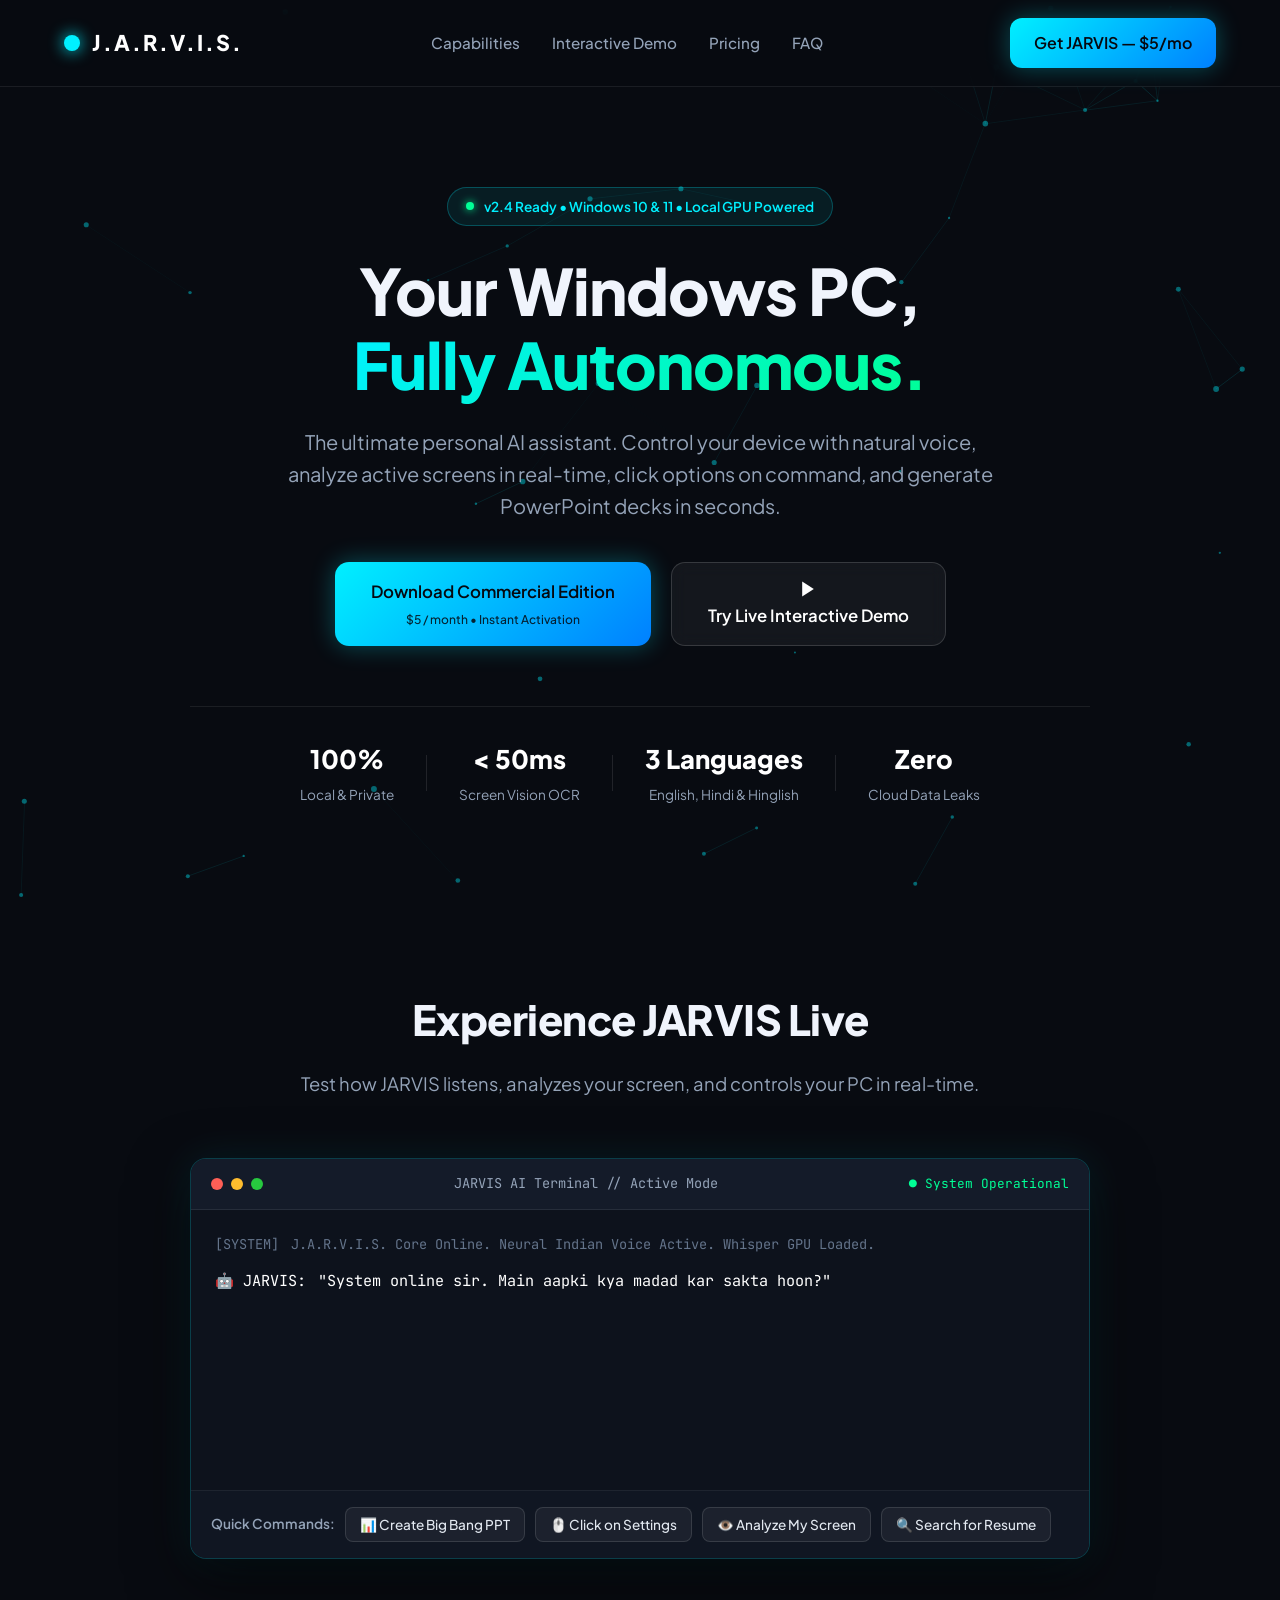
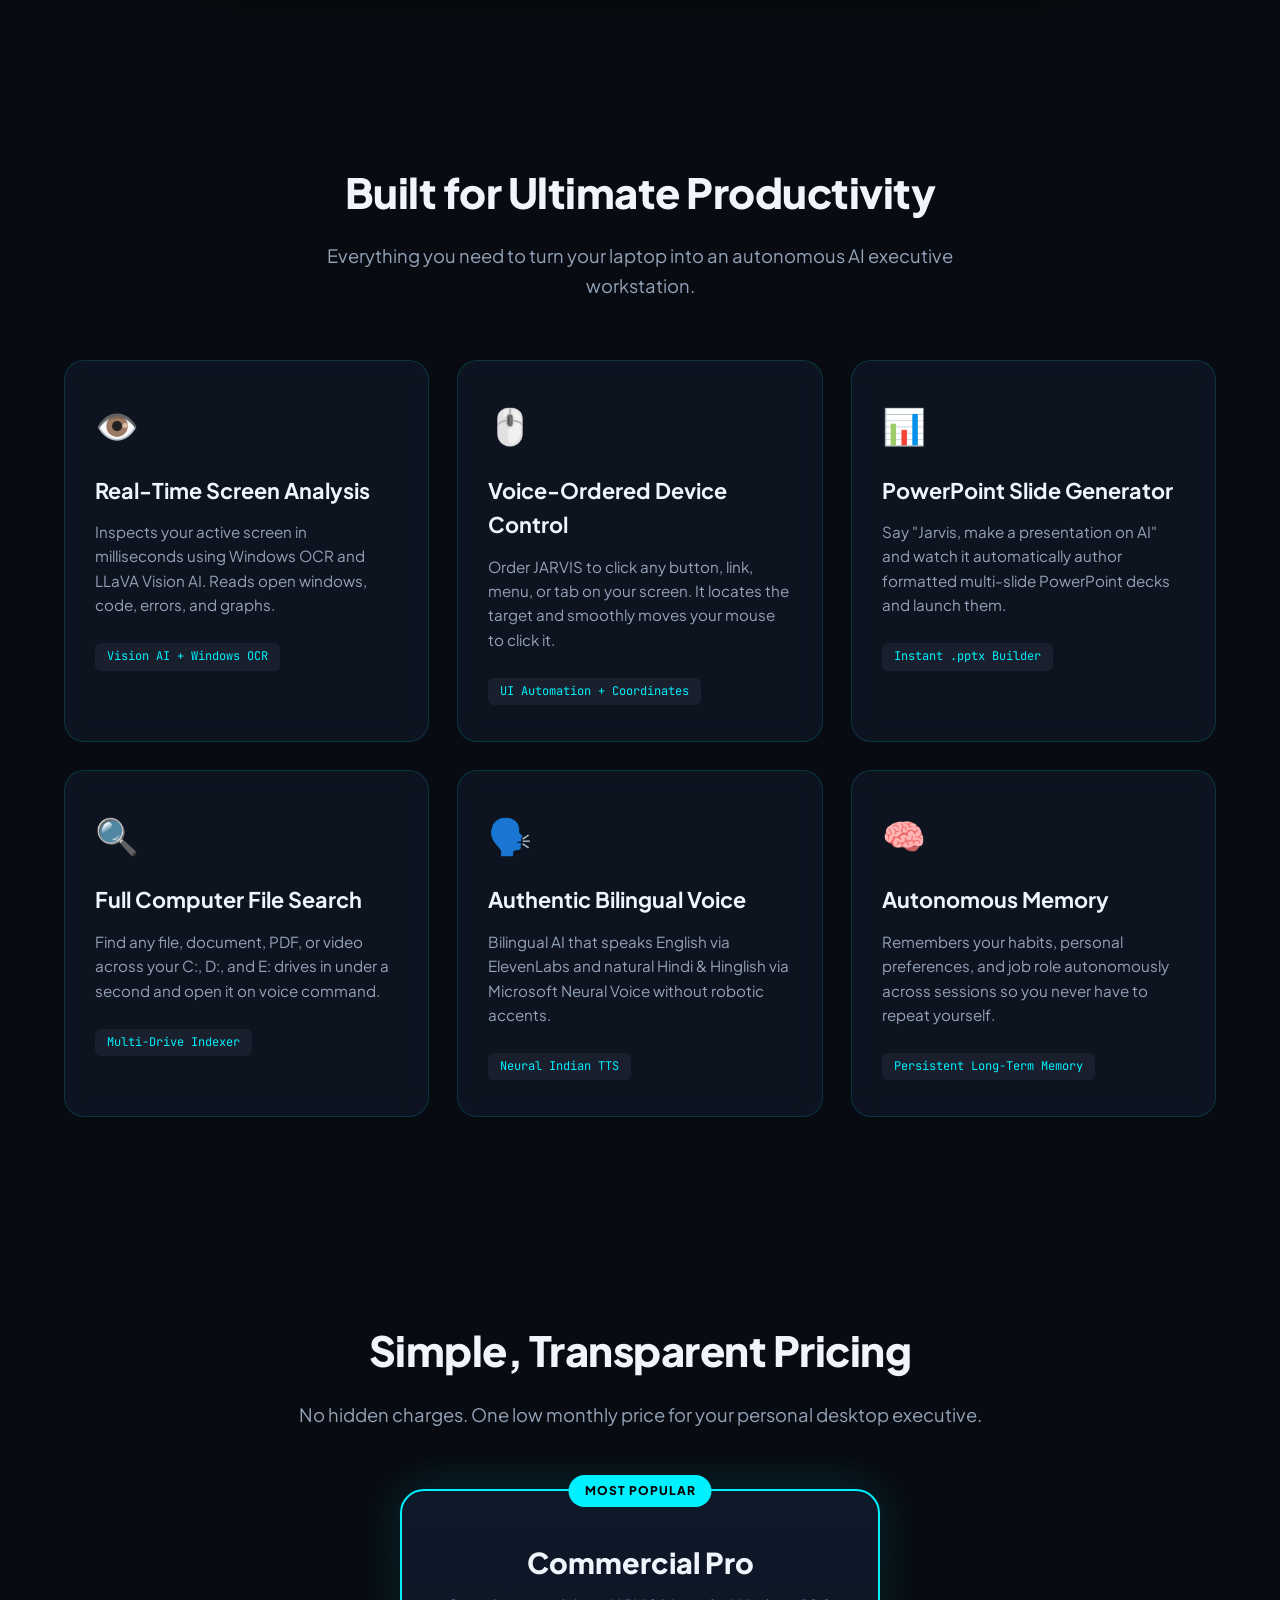
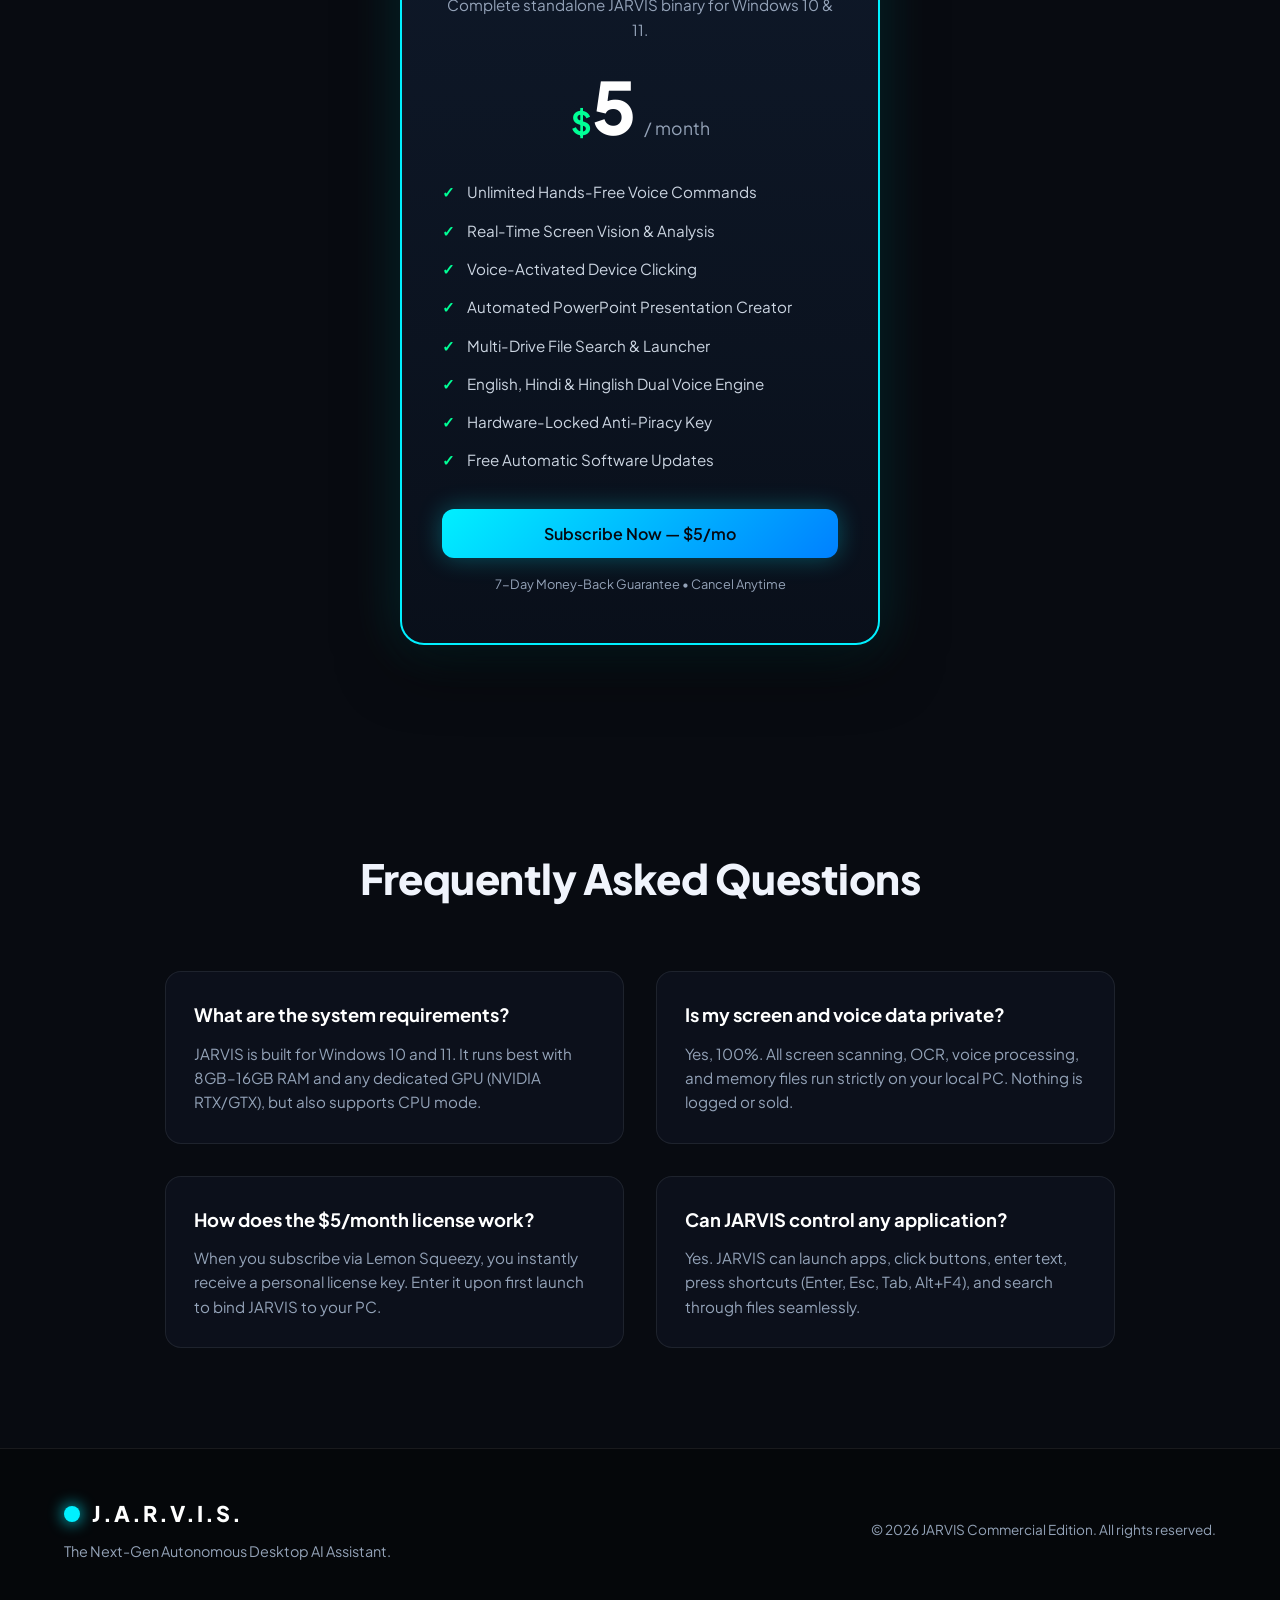
==== docs/index.html @ 5bc469c1 "Add modern commercial landing page with live interactive demo and GitHub Pages support" ====
<!DOCTYPE html>
<html lang="en">
<head>
  <meta charset="UTF-8">
  <meta name="viewport" content="width=device-width, initial-scale=1.0">
  <title>JARVIS — Autonomous AI Desktop Executive Assistant for Windows</title>
  <meta name="description" content="Control your PC with your voice, analyze your screen in real time, and create PowerPoint presentations on command. Powered by local GPU AI.">
  <link rel="preconnect" href="https://fonts.googleapis.com">
  <link rel="preconnect" href="https://fonts.gstatic.com" crossorigin>
  <link href="https://fonts.googleapis.com/css2?family=Plus+Jakarta+Sans:wght@300;400;500;600;700;800&family=JetBrains+Mono:wght@400;500;700&display=swap" rel="stylesheet">
  <link rel="stylesheet" href="styles.css">
</head>
<body>
  <!-- Cyber Background Canvas -->
  <canvas id="bg-canvas"></canvas>

  <!-- Navigation -->
  <nav class="navbar">
    <div class="nav-container">
      <div class="logo">
        <div class="logo-core"></div>
        <span>J.A.R.V.I.S.</span>
      </div>
      <div class="nav-links">
        <a href="#features">Capabilities</a>
        <a href="#demo">Interactive Demo</a>
        <a href="#pricing">Pricing</a>
        <a href="#faq">FAQ</a>
      </div>
      <div class="nav-action">
        <a href="#pricing" class="btn btn-primary">Get JARVIS — $5/mo</a>
      </div>
    </div>
  </nav>

  <!-- Hero Section -->
  <header class="hero">
    <div class="hero-container">
      <div class="pill-badge">
        <span class="pulsing-dot"></span>
        v2.4 Ready • Windows 10 & 11 • Local GPU Powered
      </div>
      <h1 class="hero-title">
        Your Windows PC,<br>
        <span class="gradient-text">Fully Autonomous.</span>
      </h1>
      <p class="hero-subtitle">
        The ultimate personal AI assistant. Control your device with natural voice, analyze active screens in real-time, click options on command, and generate PowerPoint decks in seconds.
      </p>

      <div class="hero-cta">
        <a href="#pricing" class="btn btn-primary btn-lg">
          <span>Download Commercial Edition</span>
          <span class="btn-subtext">$5 / month • Instant Activation</span>
        </a>
        <a href="#demo" class="btn btn-secondary btn-lg">
          <svg width="20" height="20" viewBox="0 0 24 24" fill="currentColor">
            <polygon points="5 3 19 12 5 21 5 3"></polygon>
          </svg>
          Try Live Interactive Demo
        </a>
      </div>

      <!-- Trust Badges -->
      <div class="hero-stats">
        <div class="stat-item">
          <span class="stat-val">100%</span>
          <span class="stat-label">Local & Private</span>
        </div>
        <div class="stat-divider"></div>
        <div class="stat-item">
          <span class="stat-val">&lt; 50ms</span>
          <span class="stat-label">Screen Vision OCR</span>
        </div>
        <div class="stat-divider"></div>
        <div class="stat-item">
          <span class="stat-val">3 Languages</span>
          <span class="stat-label">English, Hindi & Hinglish</span>
        </div>
        <div class="stat-divider"></div>
        <div class="stat-item">
          <span class="stat-val">Zero</span>
          <span class="stat-label">Cloud Data Leaks</span>
        </div>
      </div>
    </div>
  </header>

  <!-- Live Simulated Playground Section -->
  <section id="demo" class="playground-section">
    <div class="section-container">
      <div class="section-header">
        <h2 class="section-title">Experience JARVIS Live</h2>
        <p class="section-subtitle">Test how JARVIS listens, analyzes your screen, and controls your PC in real-time.</p>
      </div>

      <div class="terminal-window">
        <div class="terminal-bar">
          <div class="terminal-dots">
            <span class="dot red"></span>
            <span class="dot yellow"></span>
            <span class="dot green"></span>
          </div>
          <div class="terminal-title">JARVIS AI Terminal // Active Mode</div>
          <div class="terminal-status">● System Operational</div>
        </div>

        <div class="terminal-body" id="terminal-body">
          <div class="log-row sys">
            <span class="time">[SYSTEM]</span>
            <span>J.A.R.V.I.S. Core Online. Neural Indian Voice Active. Whisper GPU Loaded.</span>
          </div>
          <div class="log-row bot">
            <span class="prefix">🤖 JARVIS:</span>
            <span>"System online sir. Main aapki kya madad kar sakta hoon?"</span>
          </div>
        </div>

        <div class="terminal-presets">
          <span class="presets-label">Quick Commands:</span>
          <button class="preset-pill" onclick="simulateCommand('create_ppt')">📊 Create Big Bang PPT</button>
          <button class="preset-pill" onclick="simulateCommand('click_settings')">🖱️ Click on Settings</button>
          <button class="preset-pill" onclick="simulateCommand('analyze_screen')">👁️ Analyze My Screen</button>
          <button class="preset-pill" onclick="simulateCommand('find_files')">🔍 Search for Resume</button>
        </div>
      </div>
    </div>
  </section>

  <!-- Features Grid -->
  <section id="features" class="features-section">
    <div class="section-container">
      <div class="section-header">
        <h2 class="section-title">Built for Ultimate Productivity</h2>
        <p class="section-subtitle">Everything you need to turn your laptop into an autonomous AI executive workstation.</p>
      </div>

      <div class="features-grid">
        <!-- Feature 1 -->
        <div class="feature-card">
          <div class="feature-icon">👁️</div>
          <h3>Real-Time Screen Analysis</h3>
          <p>Inspects your active screen in milliseconds using Windows OCR and LLaVA Vision AI. Reads open windows, code, errors, and graphs.</p>
          <div class="feature-tag">Vision AI + Windows OCR</div>
        </div>

        <!-- Feature 2 -->
        <div class="feature-card">
          <div class="feature-icon">🖱️</div>
          <h3>Voice-Ordered Device Control</h3>
          <p>Order JARVIS to click any button, link, menu, or tab on your screen. It locates the target and smoothly moves your mouse to click it.</p>
          <div class="feature-tag">UI Automation + Coordinates</div>
        </div>

        <!-- Feature 3 -->
        <div class="feature-card">
          <div class="feature-icon">📊</div>
          <h3>PowerPoint Slide Generator</h3>
          <p>Say "Jarvis, make a presentation on AI" and watch it automatically author formatted multi-slide PowerPoint decks and launch them.</p>
          <div class="feature-tag">Instant .pptx Builder</div>
        </div>

        <!-- Feature 4 -->
        <div class="feature-card">
          <div class="feature-icon">🔍</div>
          <h3>Full Computer File Search</h3>
          <p>Find any file, document, PDF, or video across your C:, D:, and E: drives in under a second and open it on voice command.</p>
          <div class="feature-tag">Multi-Drive Indexer</div>
        </div>

        <!-- Feature 5 -->
        <div class="feature-card">
          <div class="feature-icon">🗣️</div>
          <h3>Authentic Bilingual Voice</h3>
          <p>Bilingual AI that speaks English via ElevenLabs and natural Hindi & Hinglish via Microsoft Neural Voice without robotic accents.</p>
          <div class="feature-tag">Neural Indian TTS</div>
        </div>

        <!-- Feature 6 -->
        <div class="feature-card">
          <div class="feature-icon">🧠</div>
          <h3>Autonomous Memory</h3>
          <p>Remembers your habits, personal preferences, and job role autonomously across sessions so you never have to repeat yourself.</p>
          <div class="feature-tag">Persistent Long-Term Memory</div>
        </div>
      </div>
    </div>
  </section>

  <!-- Pricing Section -->
  <section id="pricing" class="pricing-section">
    <div class="section-container">
      <div class="section-header">
        <h2 class="section-title">Simple, Transparent Pricing</h2>
        <p class="section-subtitle">No hidden charges. One low monthly price for your personal desktop executive.</p>
      </div>

      <div class="pricing-card-wrapper">
        <div class="pricing-card featured">
          <div class="pricing-badge">MOST POPULAR</div>
          <h3 class="plan-name">Commercial Pro</h3>
          <p class="plan-desc">Complete standalone JARVIS binary for Windows 10 & 11.</p>
          
          <div class="plan-price">
            <span class="currency">$</span>
            <span class="amount">5</span>
            <span class="period">/ month</span>
          </div>

          <ul class="plan-features">
            <li><span>✓</span> Unlimited Hands-Free Voice Commands</li>
            <li><span>✓</span> Real-Time Screen Vision & Analysis</li>
            <li><span>✓</span> Voice-Activated Device Clicking</li>
            <li><span>✓</span> Automated PowerPoint Presentation Creator</li>
            <li><span>✓</span> Multi-Drive File Search & Launcher</li>
            <li><span>✓</span> English, Hindi & Hinglish Dual Voice Engine</li>
            <li><span>✓</span> Hardware-Locked Anti-Piracy Key</li>
            <li><span>✓</span> Free Automatic Software Updates</li>
          </ul>

          <a href="https://yourstore.lemonsqueezy.com" class="btn btn-primary btn-block">
            Subscribe Now — $5/mo
          </a>
          <p class="money-back">7-Day Money-Back Guarantee • Cancel Anytime</p>
        </div>
      </div>
    </div>
  </section>

  <!-- FAQ Section -->
  <section id="faq" class="faq-section">
    <div class="section-container">
      <div class="section-header">
        <h2 class="section-title">Frequently Asked Questions</h2>
      </div>

      <div class="faq-grid">
        <div class="faq-item">
          <h4>What are the system requirements?</h4>
          <p>JARVIS is built for Windows 10 and 11. It runs best with 8GB–16GB RAM and any dedicated GPU (NVIDIA RTX/GTX), but also supports CPU mode.</p>
        </div>
        <div class="faq-item">
          <h4>Is my screen and voice data private?</h4>
          <p>Yes, 100%. All screen scanning, OCR, voice processing, and memory files run strictly on your local PC. Nothing is logged or sold.</p>
        </div>
        <div class="faq-item">
          <h4>How does the $5/month license work?</h4>
          <p>When you subscribe via Lemon Squeezy, you instantly receive a personal license key. Enter it upon first launch to bind JARVIS to your PC.</p>
        </div>
        <div class="faq-item">
          <h4>Can JARVIS control any application?</h4>
          <p>Yes. JARVIS can launch apps, click buttons, enter text, press shortcuts (Enter, Esc, Tab, Alt+F4), and search through files seamlessly.</p>
        </div>
      </div>
    </div>
  </section>

  <!-- Footer -->
  <footer class="footer">
    <div class="footer-container">
      <div class="footer-brand">
        <div class="logo">
          <div class="logo-core"></div>
          <span>J.A.R.V.I.S.</span>
        </div>
        <p>The Next-Gen Autonomous Desktop AI Assistant.</p>
      </div>
      <div class="footer-copy">
        © 2026 JARVIS Commercial Edition. All rights reserved.
      </div>
    </div>
  </footer>

  <script src="app.js"></script>
</body>
</html>
---- docs/styles.css ----
:root {
  --bg-dark: #080b11;
  --bg-card: rgba(16, 23, 38, 0.75);
  --bg-card-border: rgba(0, 240, 255, 0.15);
  --cyan: #00f0ff;
  --cyan-glow: rgba(0, 240, 255, 0.35);
  --blue: #0080ff;
  --green: #00ff96;
  --text-main: #f0f4fc;
  --text-muted: #94a3b8;
  --font-main: 'Plus Jakarta Sans', -apple-system, sans-serif;
  --font-code: 'JetBrains Mono', monospace;
}

* {
  box-sizing: border-box;
  margin: 0;
  padding: 0;
}

html {
  scroll-behavior: smooth;
}

body {
  background-color: var(--bg-dark);
  color: var(--text-main);
  font-family: var(--font-main);
  line-height: 1.6;
  overflow-x: hidden;
  position: relative;
}

#bg-canvas {
  position: fixed;
  top: 0;
  left: 0;
  width: 100vw;
  height: 100vh;
  z-index: -1;
  pointer-events: none;
}

/* Navbar */
.navbar {
  position: sticky;
  top: 0;
  z-index: 100;
  backdrop-filter: blur(16px);
  background: rgba(8, 11, 17, 0.85);
  border-bottom: 1px solid rgba(255, 255, 255, 0.08);
  padding: 18px 0;
}

.nav-container {
  max-width: 1200px;
  margin: 0 auto;
  padding: 0 24px;
  display: flex;
  align-items: center;
  justify-content: space-between;
}

.logo {
  display: flex;
  align-items: center;
  gap: 12px;
  font-weight: 800;
  font-size: 1.35rem;
  letter-spacing: 2px;
  color: #fff;
}

.logo-core {
  width: 16px;
  height: 16px;
  border-radius: 50%;
  background: var(--cyan);
  box-shadow: 0 0 16px var(--cyan);
  animation: pulse 2s infinite ease-in-out;
}

@keyframes pulse {
  0%, 100% { transform: scale(1); opacity: 0.85; }
  50% { transform: scale(1.3); opacity: 1; box-shadow: 0 0 24px var(--cyan); }
}

.nav-links {
  display: flex;
  gap: 32px;
}

.nav-links a {
  color: var(--text-muted);
  text-decoration: none;
  font-size: 0.95rem;
  font-weight: 500;
  transition: color 0.2s;
}

.nav-links a:hover {
  color: var(--cyan);
}

/* Buttons */
.btn {
  display: inline-flex;
  flex-direction: column;
  align-items: center;
  justify-content: center;
  gap: 4px;
  padding: 12px 24px;
  border-radius: 12px;
  font-weight: 600;
  text-decoration: none;
  cursor: pointer;
  transition: all 0.25s ease;
  border: none;
}

.btn-primary {
  background: linear-gradient(135deg, #00f0ff, #0080ff);
  color: #060910;
  box-shadow: 0 0 24px rgba(0, 240, 255, 0.3);
}

.btn-primary:hover {
  transform: translateY(-2px);
  box-shadow: 0 0 36px rgba(0, 240, 255, 0.5);
}

.btn-secondary {
  background: rgba(255, 255, 255, 0.05);
  color: #fff;
  border: 1px solid rgba(255, 255, 255, 0.15);
  backdrop-filter: blur(8px);
}

.btn-secondary:hover {
  background: rgba(255, 255, 255, 0.1);
  border-color: var(--cyan);
  color: var(--cyan);
}

.btn-lg {
  padding: 16px 36px;
  font-size: 1.05rem;
  border-radius: 14px;
}

.btn-subtext {
  font-size: 0.75rem;
  font-weight: 500;
  opacity: 0.85;
}

.btn-block {
  width: 100%;
}

/* Hero */
.hero {
  padding: 100px 24px 80px;
  text-align: center;
  position: relative;
}

.hero-container {
  max-width: 900px;
  margin: 0 auto;
}

.pill-badge {
  display: inline-flex;
  align-items: center;
  gap: 10px;
  padding: 8px 18px;
  background: rgba(0, 240, 255, 0.08);
  border: 1px solid rgba(0, 240, 255, 0.25);
  border-radius: 100px;
  font-size: 0.85rem;
  font-weight: 600;
  color: var(--cyan);
  margin-bottom: 28px;
}

.pulsing-dot {
  width: 8px;
  height: 8px;
  background: var(--green);
  border-radius: 50%;
  box-shadow: 0 0 8px var(--green);
}

.hero-title {
  font-size: 4rem;
  font-weight: 800;
  line-height: 1.15;
  letter-spacing: -1px;
  margin-bottom: 24px;
}

.gradient-text {
  background: linear-gradient(135deg, #00f0ff, #00ff96);
  -webkit-background-clip: text;
  -webkit-text-fill-color: transparent;
}

.hero-subtitle {
  font-size: 1.25rem;
  color: var(--text-muted);
  max-width: 720px;
  margin: 0 auto 40px;
}

.hero-cta {
  display: flex;
  justify-content: center;
  gap: 20px;
  margin-bottom: 60px;
  flex-wrap: wrap;
}

.hero-stats {
  display: flex;
  justify-content: center;
  align-items: center;
  gap: 32px;
  padding-top: 32px;
  border-top: 1px solid rgba(255, 255, 255, 0.08);
  flex-wrap: wrap;
}

.stat-item {
  display: flex;
  flex-direction: column;
  gap: 4px;
}

.stat-val {
  font-size: 1.6rem;
  font-weight: 800;
  color: #fff;
}

.stat-label {
  font-size: 0.85rem;
  color: var(--text-muted);
}

.stat-divider {
  width: 1px;
  height: 36px;
  background: rgba(255, 255, 255, 0.1);
}

/* Section Common */
.section-container {
  max-width: 1200px;
  margin: 0 auto;
  padding: 100px 24px;
}

.section-header {
  text-align: center;
  max-width: 700px;
  margin: 0 auto 60px;
}

.section-title {
  font-size: 2.6rem;
  font-weight: 800;
  margin-bottom: 16px;
  letter-spacing: -0.5px;
}

.section-subtitle {
  color: var(--text-muted);
  font-size: 1.15rem;
}

/* Terminal Playground */
.terminal-window {
  background: #0d121c;
  border: 1px solid rgba(0, 240, 255, 0.2);
  border-radius: 16px;
  overflow: hidden;
  box-shadow: 0 20px 60px rgba(0, 0, 0, 0.6), 0 0 40px rgba(0, 240, 255, 0.1);
  max-width: 900px;
  margin: 0 auto;
}

.terminal-bar {
  background: #141b29;
  padding: 14px 20px;
  display: flex;
  align-items: center;
  justify-content: space-between;
  border-bottom: 1px solid rgba(255, 255, 255, 0.08);
}

.terminal-dots {
  display: flex;
  gap: 8px;
}

.dot {
  width: 12px;
  height: 12px;
  border-radius: 50%;
}
.dot.red { background: #ff5f56; }
.dot.yellow { background: #ffbd2e; }
.dot.green { background: #27c93f; }

.terminal-title {
  font-family: var(--font-code);
  font-size: 0.85rem;
  color: var(--text-muted);
}

.terminal-status {
  font-family: var(--font-code);
  font-size: 0.8rem;
  color: var(--green);
}

.terminal-body {
  padding: 24px;
  min-height: 280px;
  max-height: 380px;
  overflow-y: auto;
  font-family: var(--font-code);
  font-size: 0.95rem;
  display: flex;
  flex-direction: column;
  gap: 16px;
}

.log-row {
  display: flex;
  gap: 12px;
  line-height: 1.5;
}

.log-row.sys {
  color: #64748b;
  font-size: 0.85rem;
}

.log-row.user {
  color: var(--cyan);
}

.log-row.bot {
  color: #fff;
}

.log-row.action {
  color: #fbbf24;
}

.terminal-presets {
  background: #101622;
  padding: 16px 20px;
  border-top: 1px solid rgba(255, 255, 255, 0.06);
  display: flex;
  align-items: center;
  gap: 10px;
  flex-wrap: wrap;
}

.presets-label {
  font-size: 0.85rem;
  color: var(--text-muted);
  font-weight: 600;
}

.preset-pill {
  background: rgba(255, 255, 255, 0.05);
  border: 1px solid rgba(255, 255, 255, 0.12);
  color: #e2e8f0;
  padding: 8px 14px;
  border-radius: 8px;
  font-size: 0.85rem;
  cursor: pointer;
  transition: all 0.2s;
  font-family: var(--font-main);
  font-weight: 500;
}

.preset-pill:hover {
  background: rgba(0, 240, 255, 0.12);
  border-color: var(--cyan);
  color: var(--cyan);
}

/* Features Grid */
.features-grid {
  display: grid;
  grid-template-columns: repeat(auto-fit, minmax(340px, 1fr));
  gap: 28px;
}

.feature-card {
  background: var(--bg-card);
  border: 1px solid var(--bg-card-border);
  padding: 36px 30px;
  border-radius: 20px;
  backdrop-filter: blur(12px);
  transition: transform 0.25s, border-color 0.25s, box-shadow 0.25s;
}

.feature-card:hover {
  transform: translateY(-6px);
  border-color: var(--cyan);
  box-shadow: 0 12px 40px rgba(0, 240, 255, 0.15);
}

.feature-icon {
  font-size: 2.2rem;
  margin-bottom: 20px;
}

.feature-card h3 {
  font-size: 1.35rem;
  font-weight: 700;
  margin-bottom: 12px;
}

.feature-card p {
  color: var(--text-muted);
  font-size: 0.95rem;
  margin-bottom: 24px;
}

.feature-tag {
  display: inline-block;
  padding: 4px 12px;
  border-radius: 6px;
  background: rgba(255, 255, 255, 0.05);
  font-family: var(--font-code);
  font-size: 0.75rem;
  color: var(--cyan);
}

/* Pricing Card */
.pricing-card-wrapper {
  max-width: 480px;
  margin: 0 auto;
}

.pricing-card {
  background: linear-gradient(180deg, rgba(16, 26, 44, 0.9), rgba(10, 16, 28, 0.9));
  border: 2px solid var(--cyan);
  border-radius: 24px;
  padding: 48px 40px;
  position: relative;
  box-shadow: 0 20px 60px rgba(0, 0, 0, 0.6), 0 0 50px rgba(0, 240, 255, 0.2);
  text-align: center;
}

.pricing-badge {
  position: absolute;
  top: -16px;
  left: 50%;
  transform: translateX(-50%);
  background: var(--cyan);
  color: #000;
  font-weight: 800;
  font-size: 0.75rem;
  padding: 6px 16px;
  border-radius: 100px;
  letter-spacing: 1px;
}

.plan-name {
  font-size: 1.8rem;
  font-weight: 800;
  margin-bottom: 8px;
}

.plan-desc {
  color: var(--text-muted);
  font-size: 0.95rem;
  margin-bottom: 28px;
}

.plan-price {
  display: flex;
  align-items: baseline;
  justify-content: center;
  margin-bottom: 32px;
}

.plan-price .currency {
  font-size: 2rem;
  font-weight: 700;
  color: var(--green);
}

.plan-price .amount {
  font-size: 4.5rem;
  font-weight: 800;
  color: #fff;
  line-height: 1;
}

.plan-price .period {
  font-size: 1.1rem;
  color: var(--text-muted);
  margin-left: 8px;
}

.plan-features {
  list-style: none;
  text-align: left;
  margin-bottom: 36px;
  display: flex;
  flex-direction: column;
  gap: 14px;
}

.plan-features li {
  display: flex;
  align-items: center;
  gap: 12px;
  font-size: 0.95rem;
  color: #cbd5e1;
}

.plan-features li span {
  color: var(--green);
  font-weight: 800;
}

.money-back {
  font-size: 0.8rem;
  color: var(--text-muted);
  margin-top: 16px;
}

/* FAQ */
.faq-grid {
  display: grid;
  grid-template-columns: repeat(auto-fit, minmax(400px, 1fr));
  gap: 32px;
  max-width: 950px;
  margin: 0 auto;
}

.faq-item {
  background: rgba(16, 23, 38, 0.5);
  border: 1px solid rgba(255, 255, 255, 0.08);
  padding: 28px;
  border-radius: 16px;
}

.faq-item h4 {
  font-size: 1.15rem;
  margin-bottom: 12px;
  color: #fff;
}

.faq-item p {
  color: var(--text-muted);
  font-size: 0.95rem;
}

/* Footer */
.footer {
  border-top: 1px solid rgba(255, 255, 255, 0.08);
  padding: 48px 0;
  background: #05070a;
}

.footer-container {
  max-width: 1200px;
  margin: 0 auto;
  padding: 0 24px;
  display: flex;
  align-items: center;
  justify-content: space-between;
  flex-wrap: wrap;
  gap: 24px;
}

.footer-brand p {
  color: var(--text-muted);
  font-size: 0.9rem;
  margin-top: 8px;
}

.footer-copy {
  color: var(--text-muted);
  font-size: 0.85rem;
}

@media (max-width: 768px) {
  .hero-title { font-size: 2.8rem; }
  .nav-links { display: none; }
  .features-grid { grid-template-columns: 1fr; }
  .faq-grid { grid-template-columns: 1fr; }
}
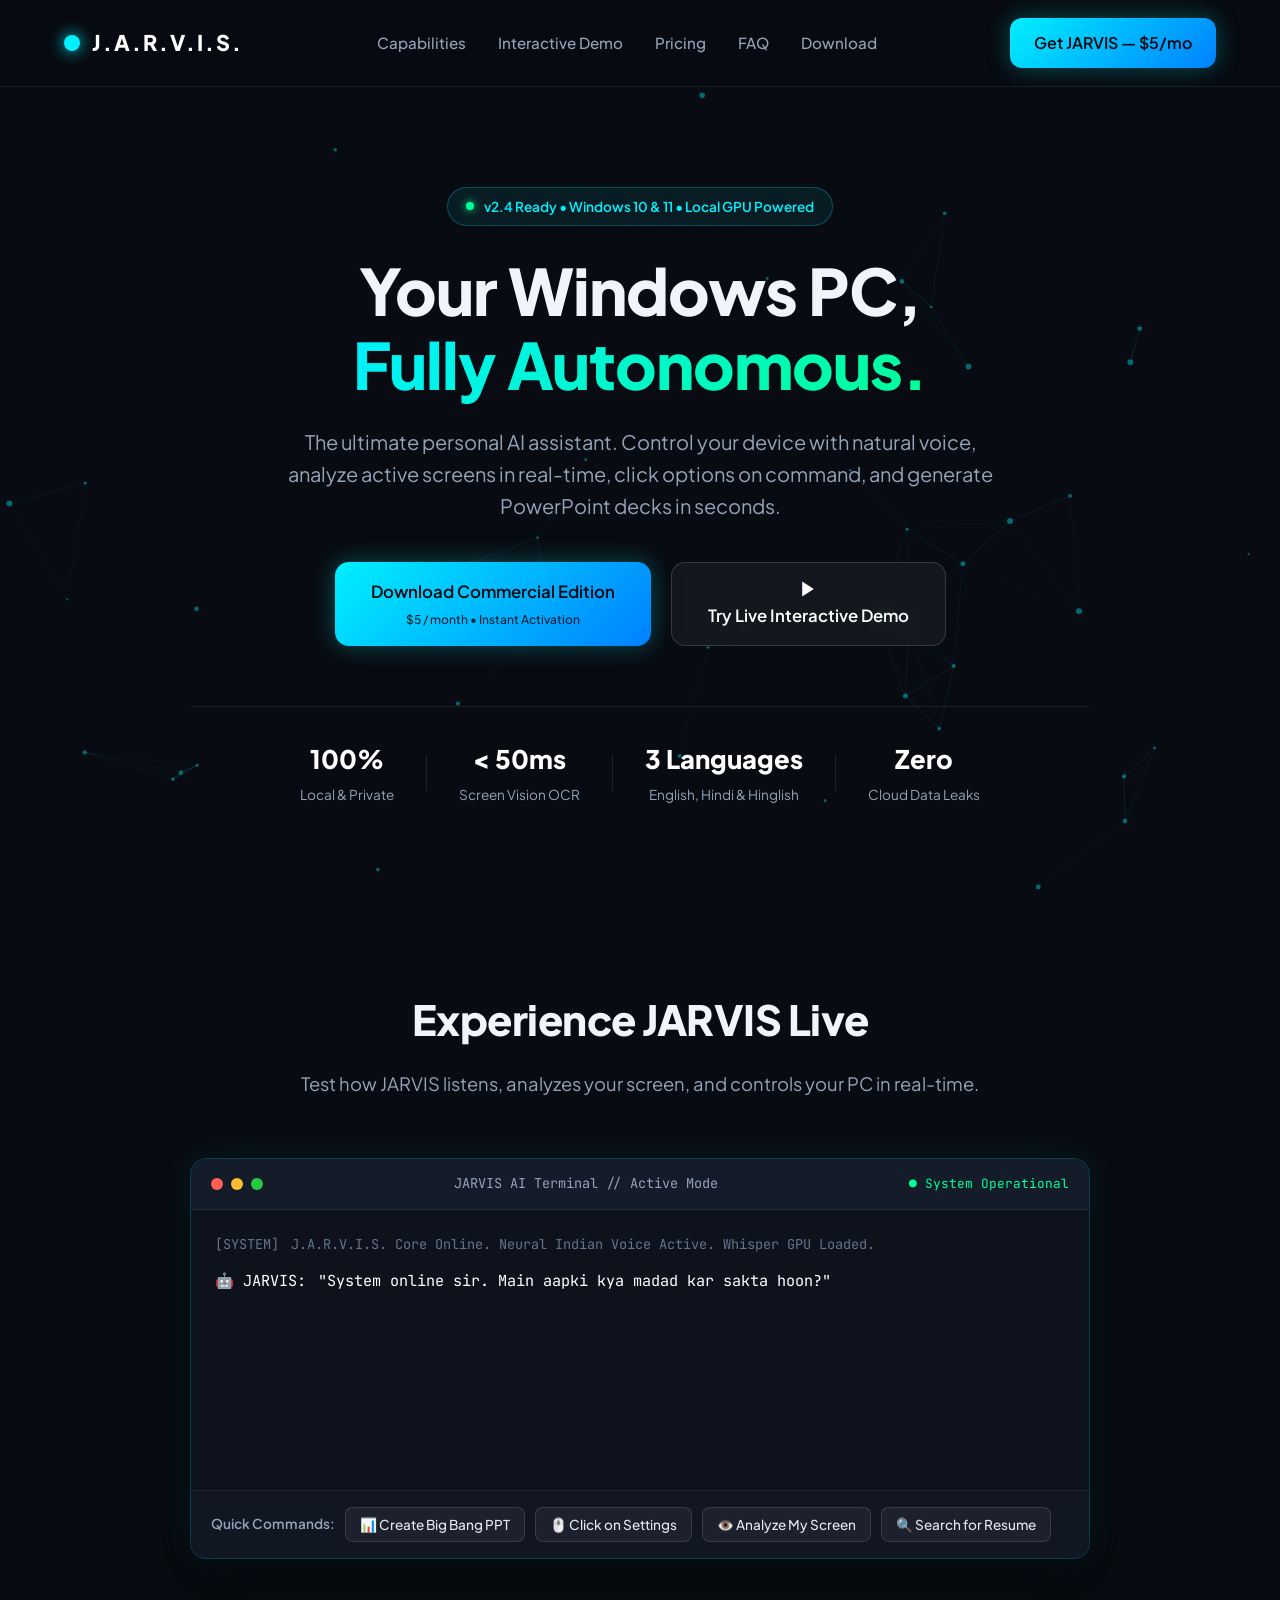
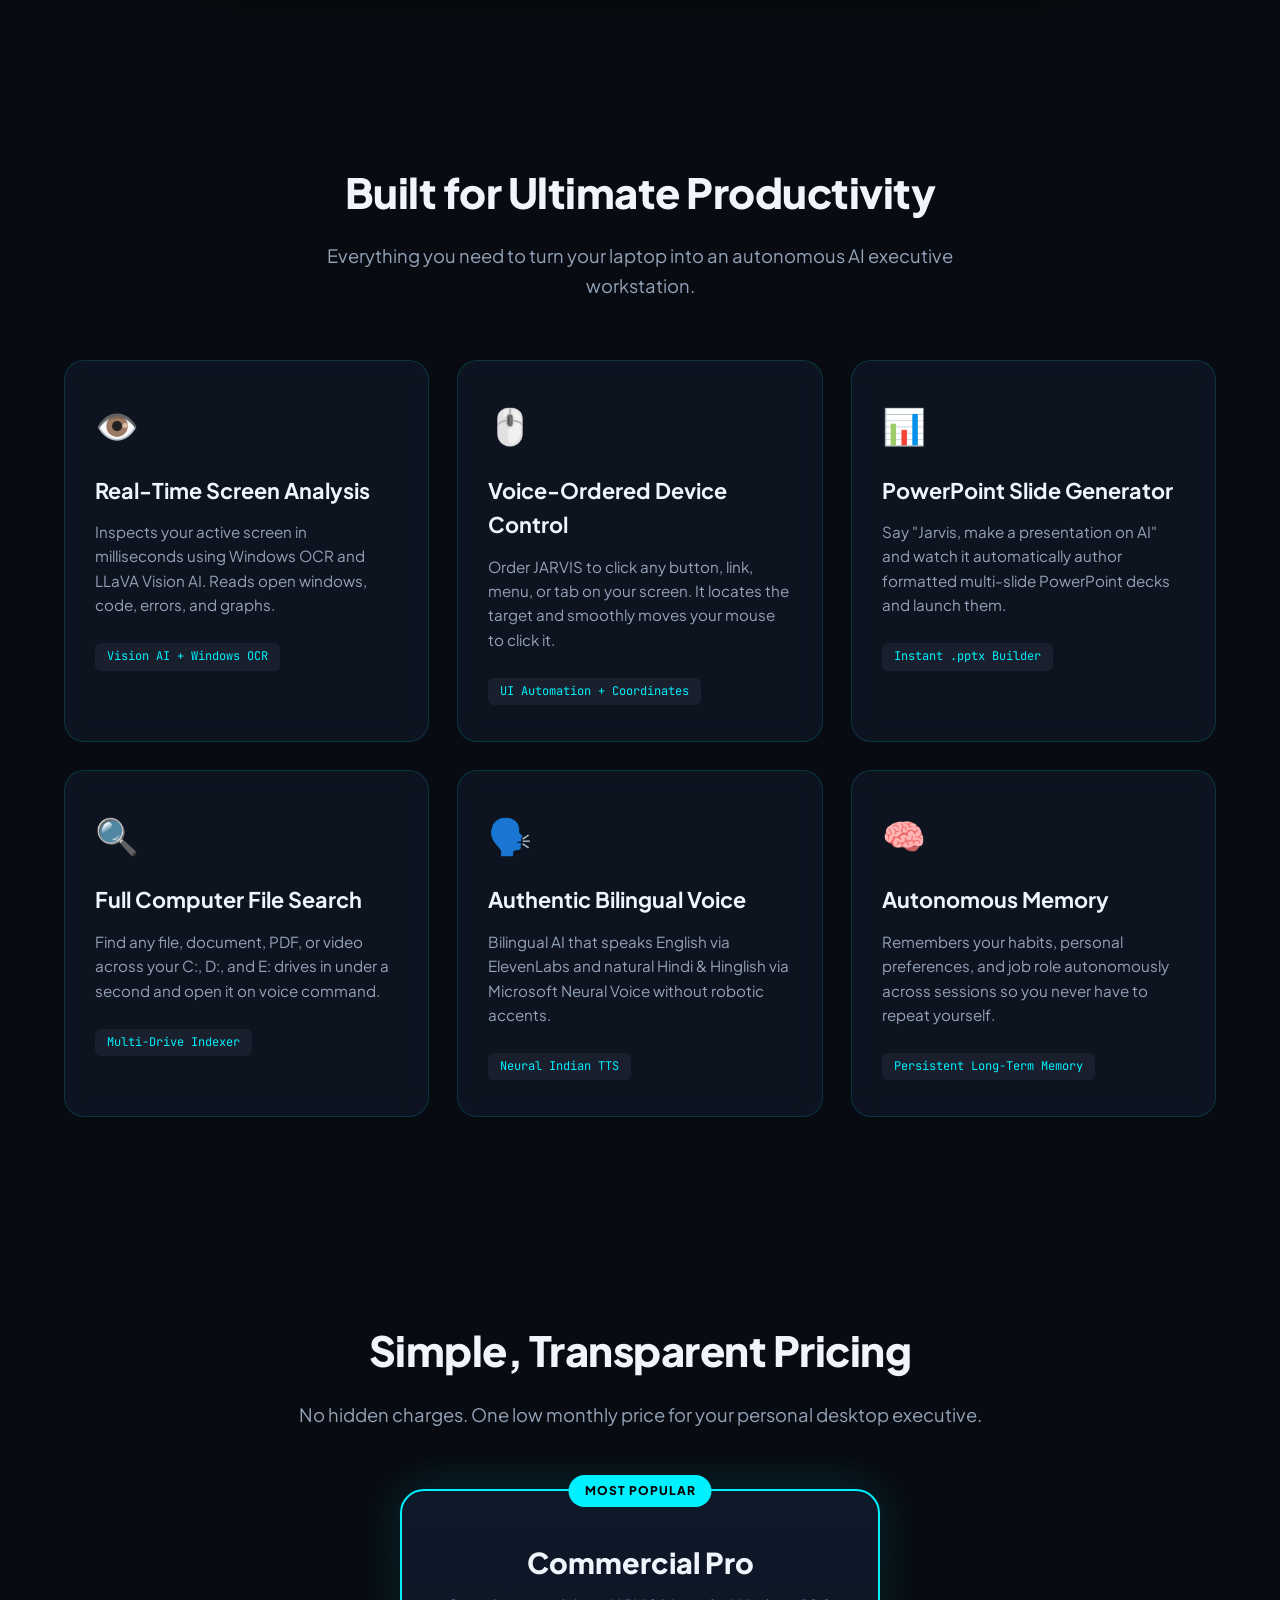
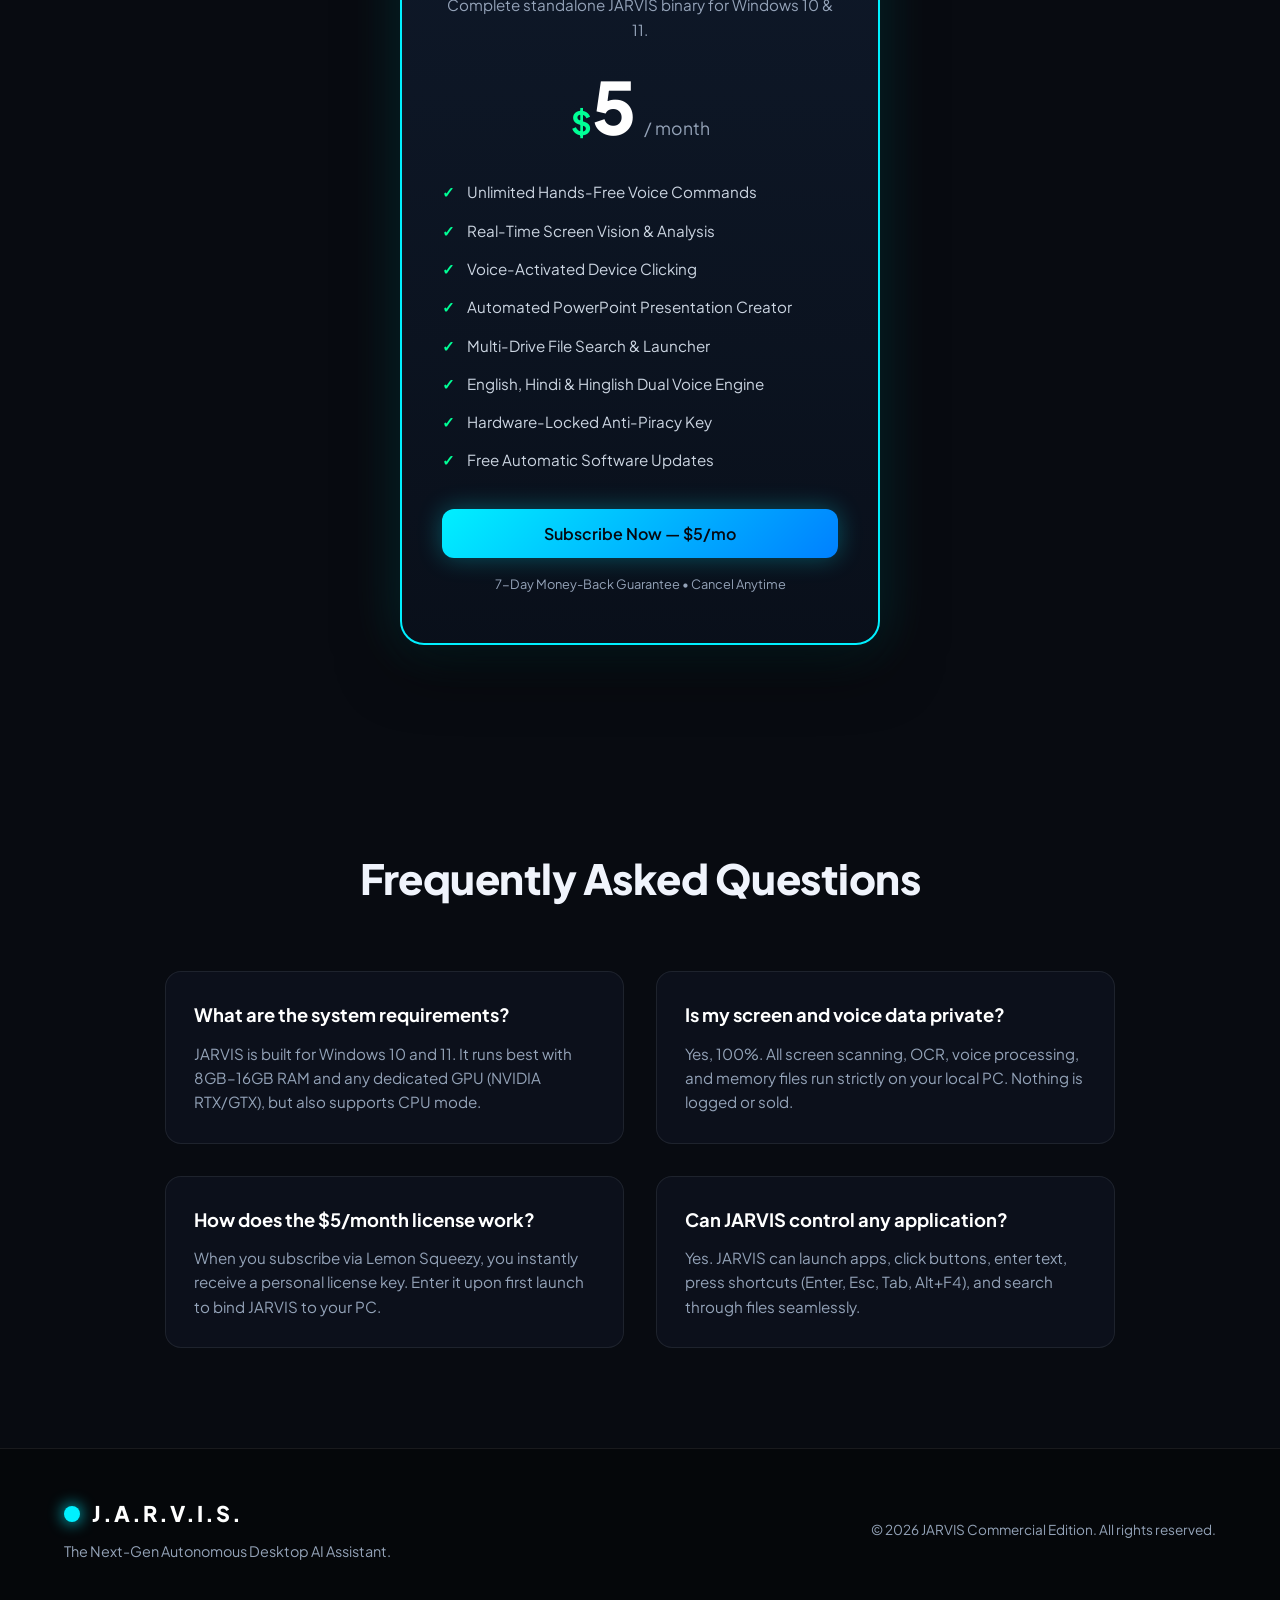
==== commit cc95337f: "Update Lemon Squeezy URL and add download page to docs" ====
--- a/docs/index.html
+++ b/docs/index.html
@@ -26,6 +26,7 @@
         <a href="#demo">Interactive Demo</a>
         <a href="#pricing">Pricing</a>
         <a href="#faq">FAQ</a>
+        <a href="download.html">Download</a>
       </div>
       <div class="nav-action">
         <a href="#pricing" class="btn btn-primary">Get JARVIS — $5/mo</a>
@@ -218,7 +219,7 @@
             <li><span>✓</span> Free Automatic Software Updates</li>
           </ul>
 
-          <a href="https://yourstore.lemonsqueezy.com" class="btn btn-primary btn-block">
+          <a href="https://paarushanand22.lemonsqueezy.com" class="btn btn-primary btn-block">
             Subscribe Now — $5/mo
           </a>
           <p class="money-back">7-Day Money-Back Guarantee • Cancel Anytime</p>
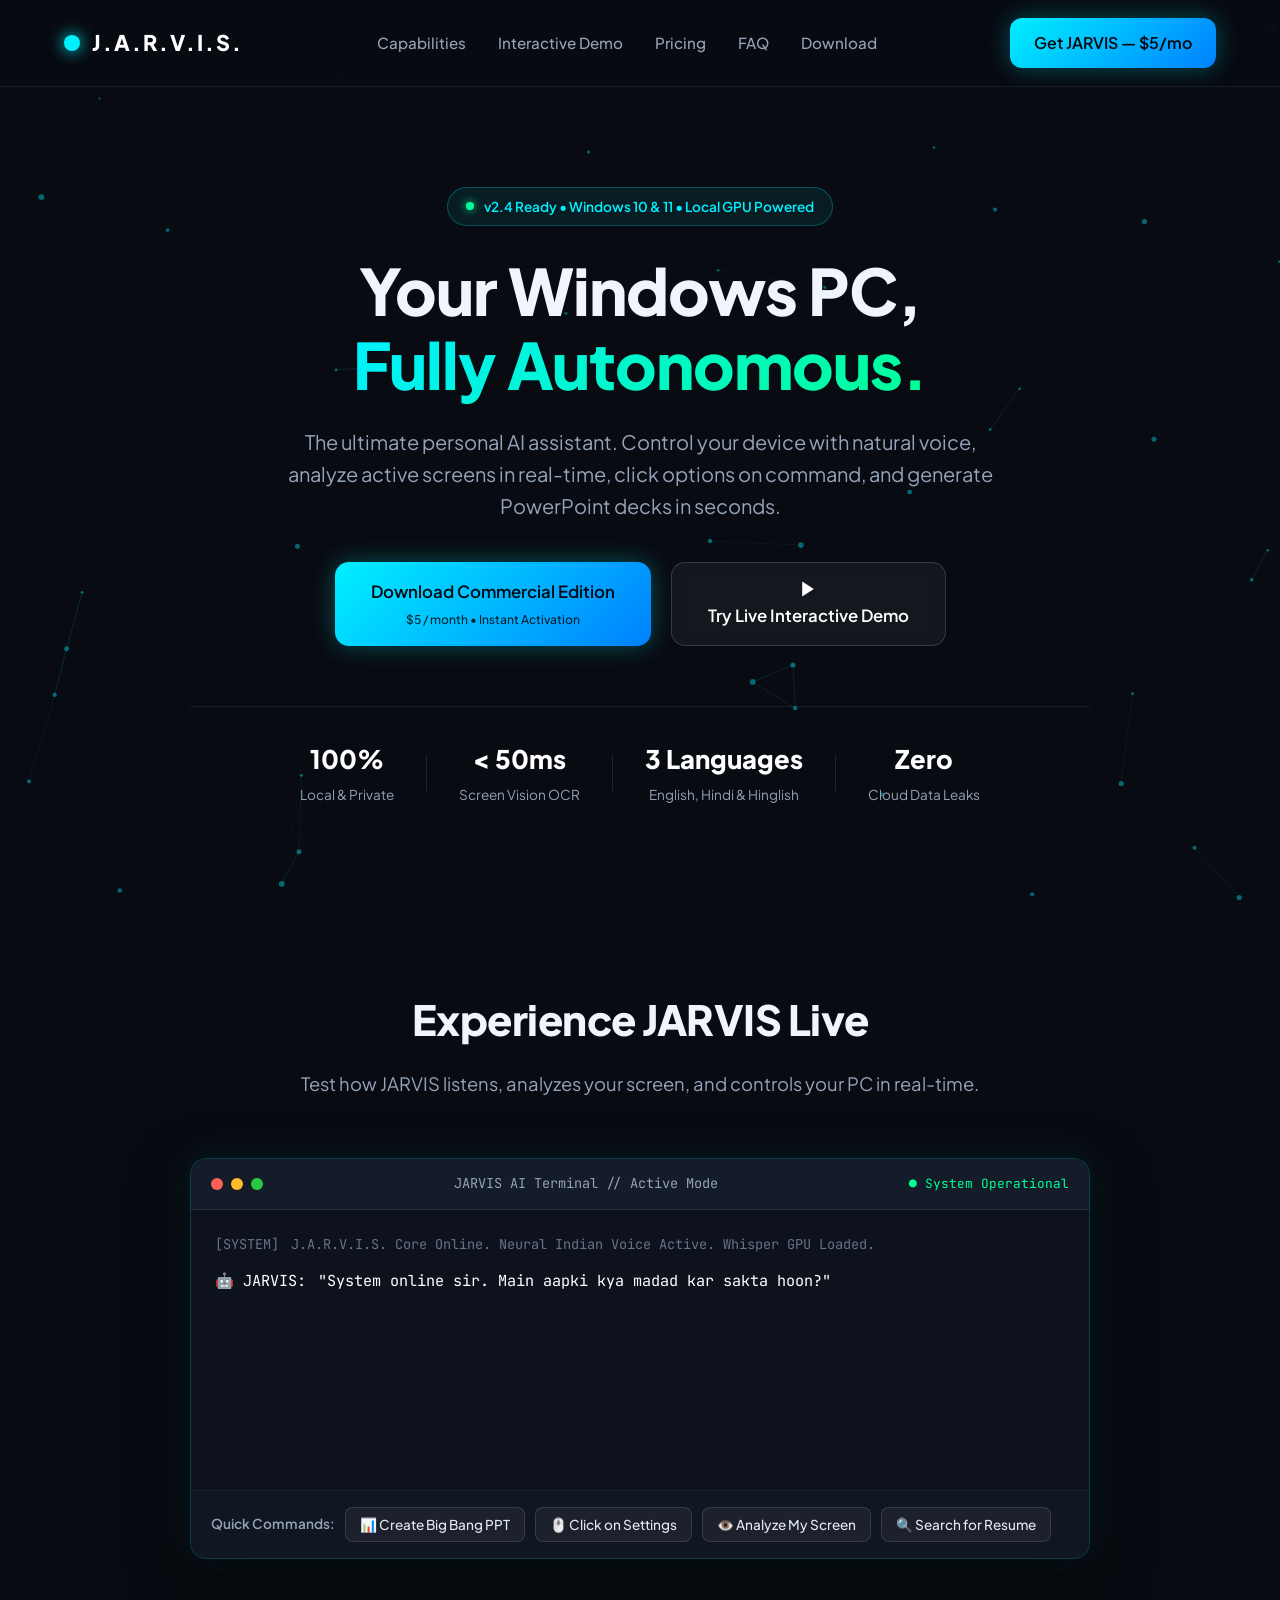
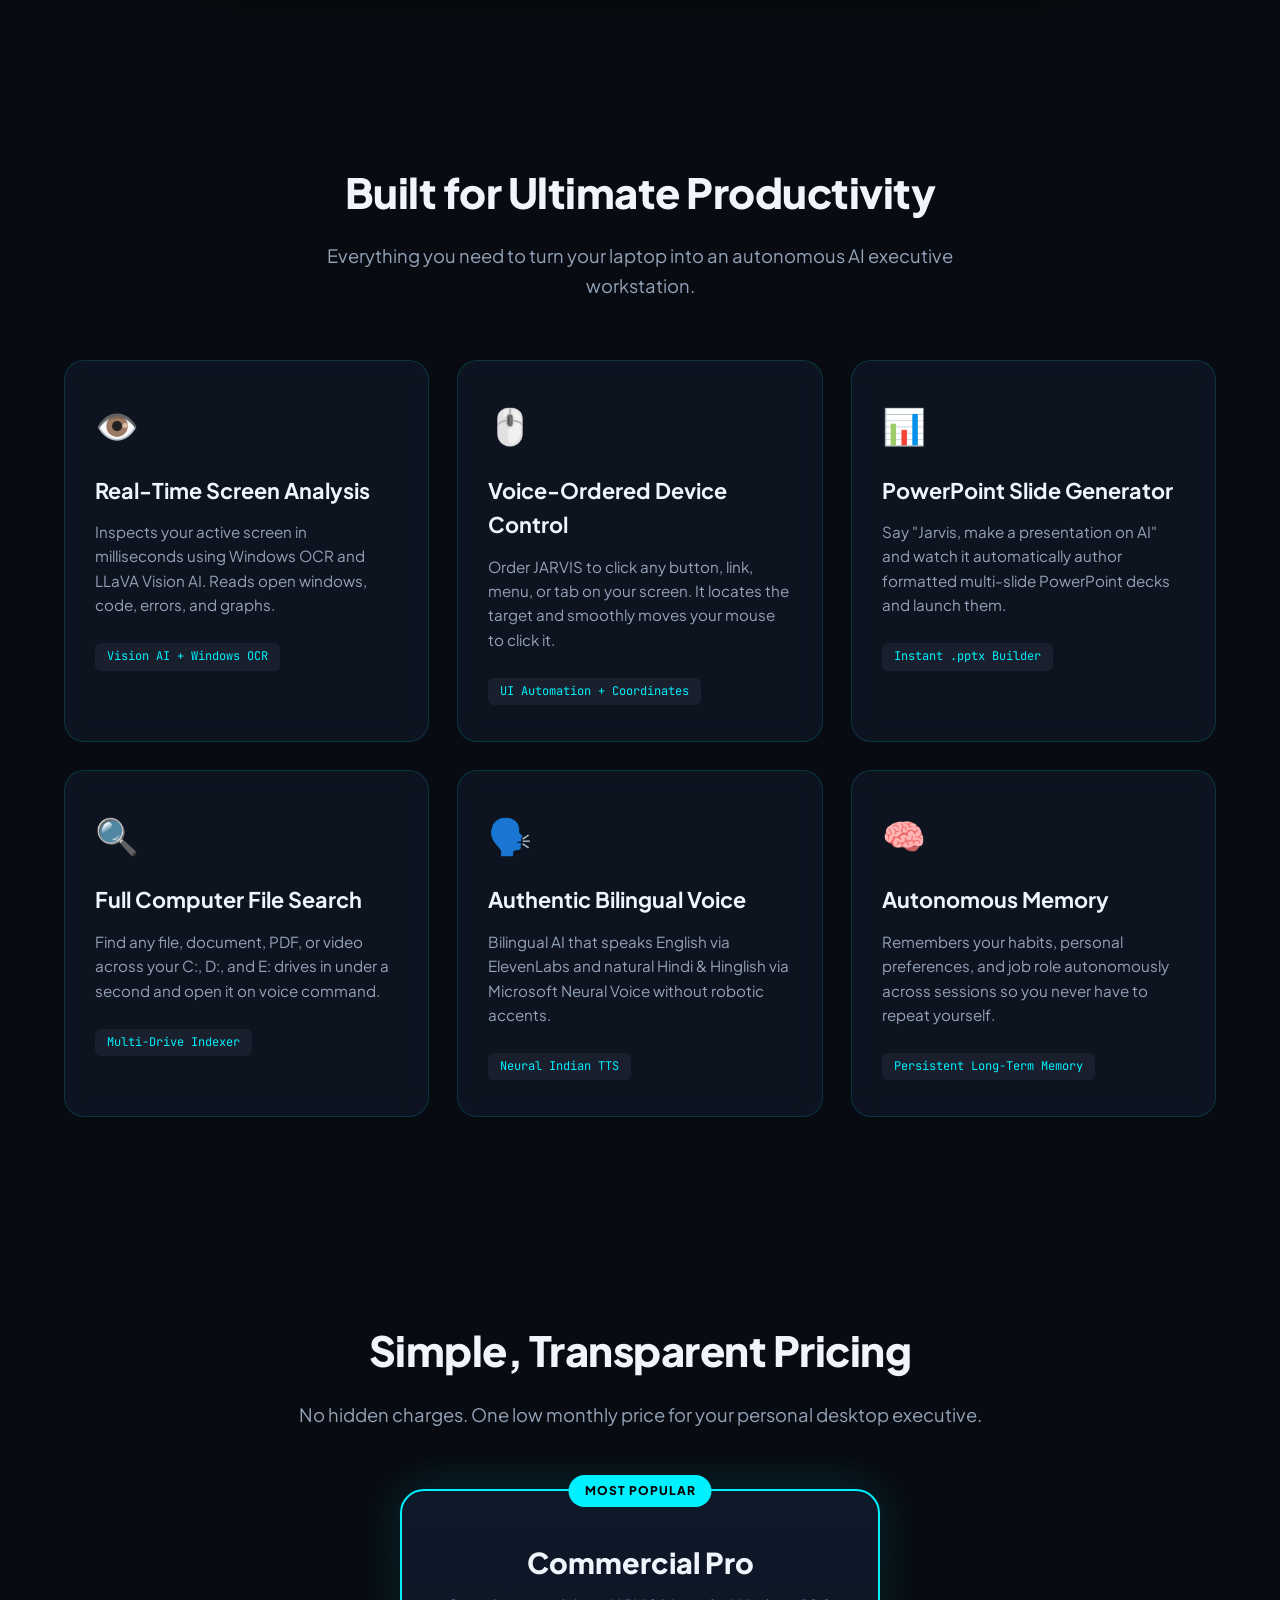
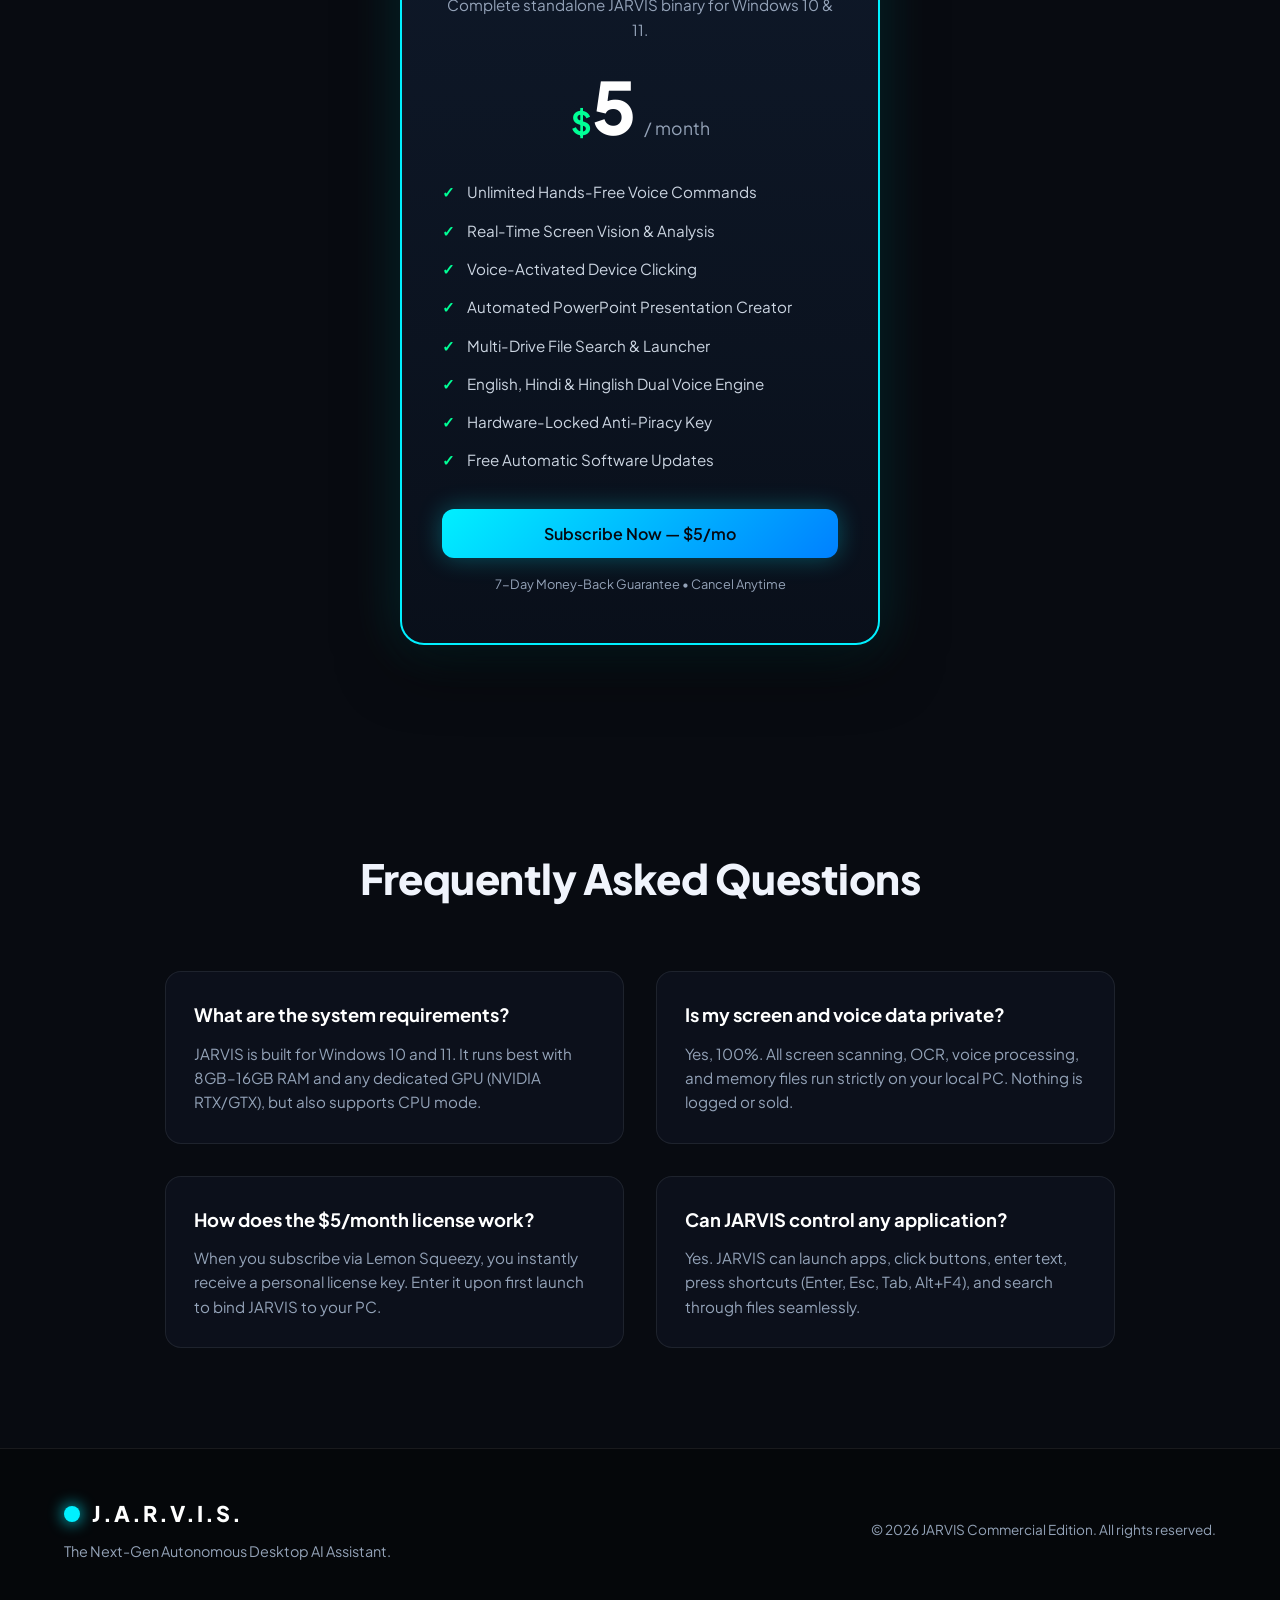
==== commit 609c1fdd: "Update download button to Google Drive direct link" ====
--- a/docs/index.html
+++ b/docs/index.html
@@ -50,7 +50,7 @@
       </p>
 
       <div class="hero-cta">
-        <a href="#pricing" class="btn btn-primary btn-lg">
+        <a href="https://drive.google.com/uc?export=download&id=1VoDySlDbKsOuo-lEMhZ5XF8BFnTOHtTJ" class="btn btn-primary btn-lg">
           <span>Download Commercial Edition</span>
           <span class="btn-subtext">$5 / month • Instant Activation</span>
         </a>
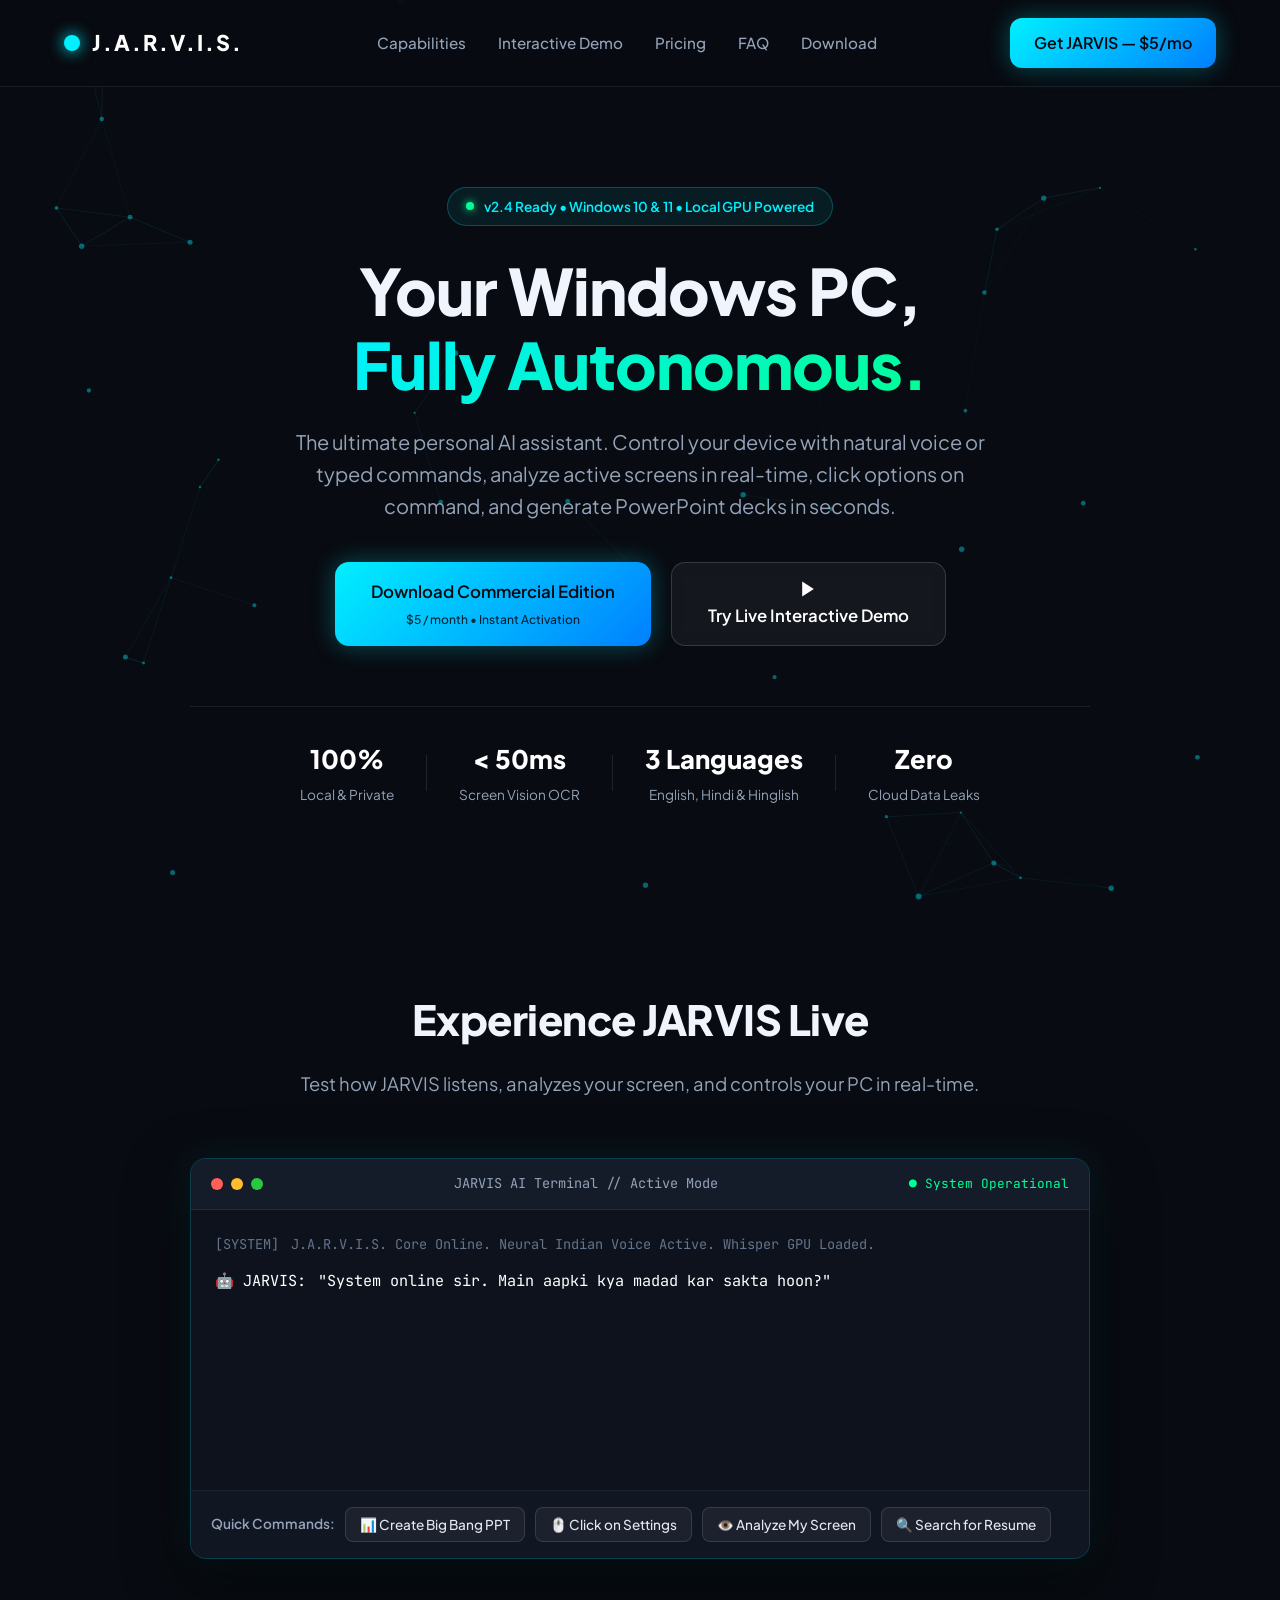
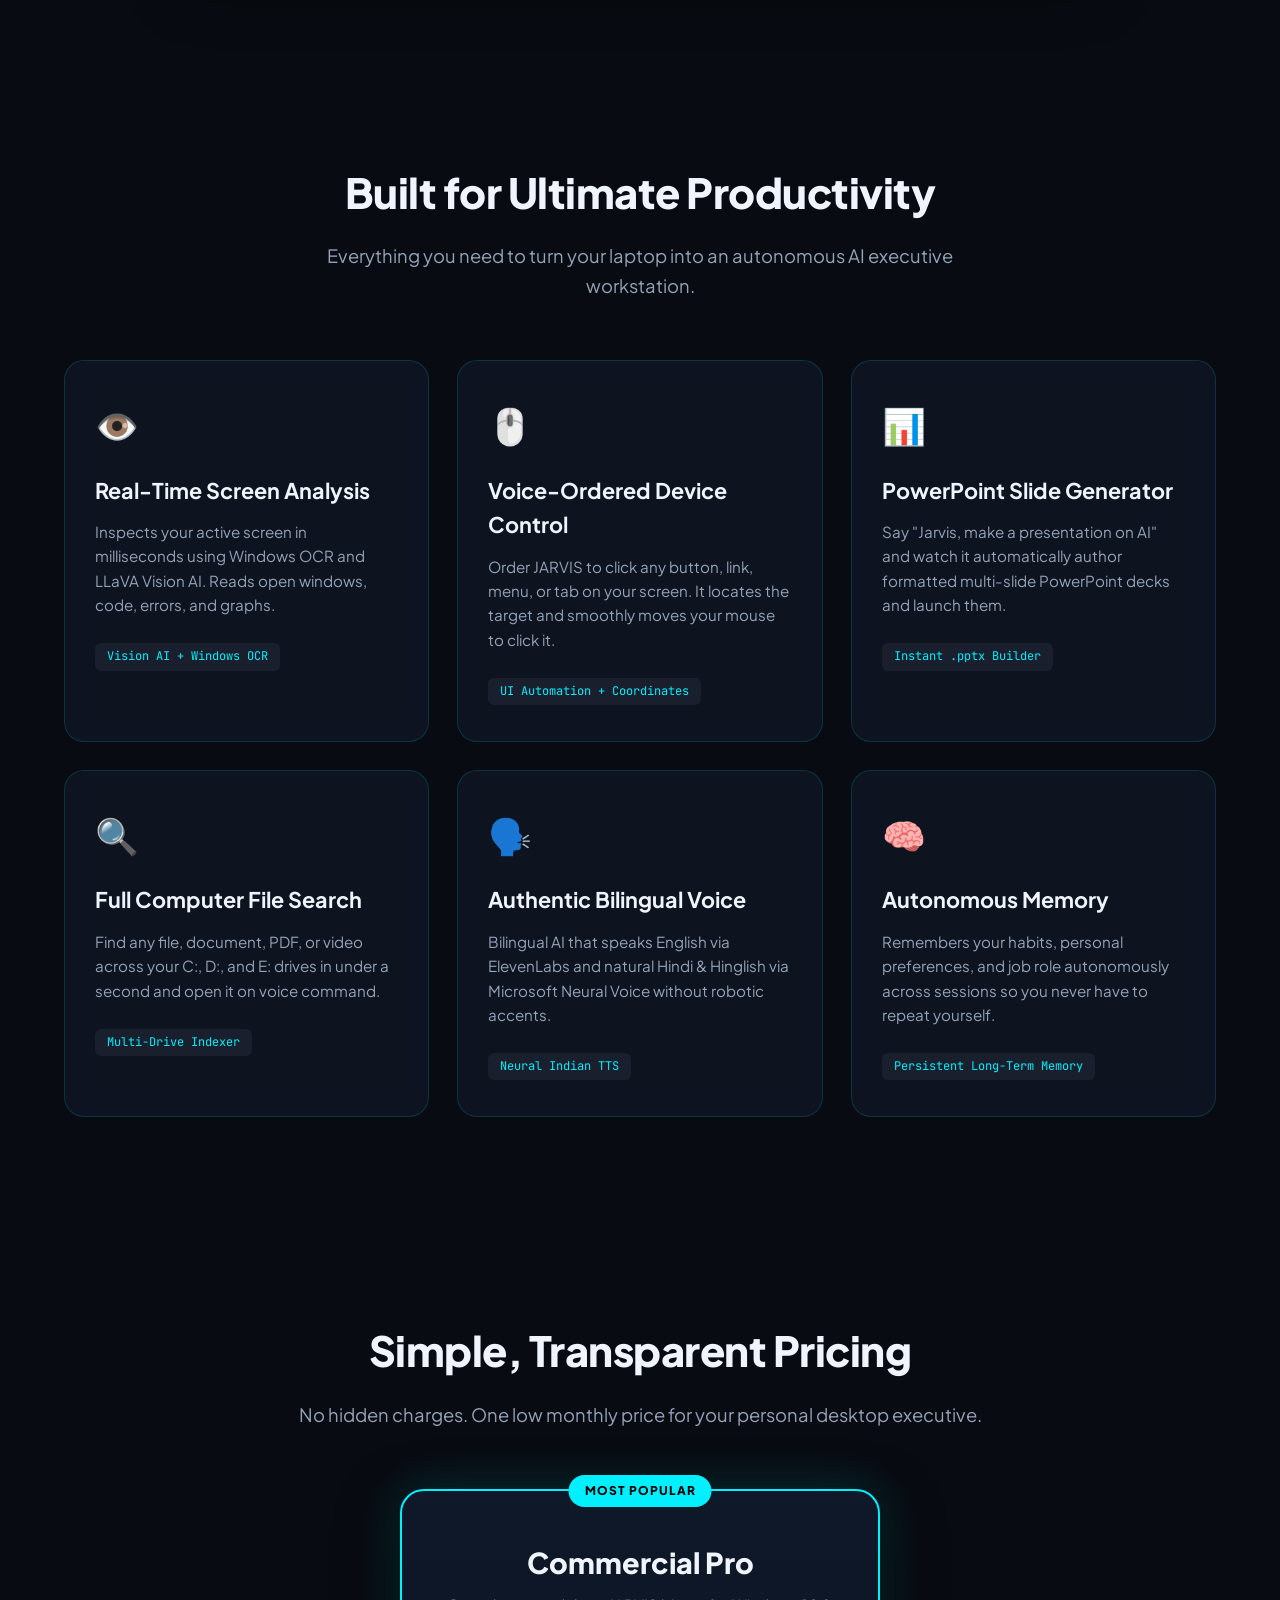
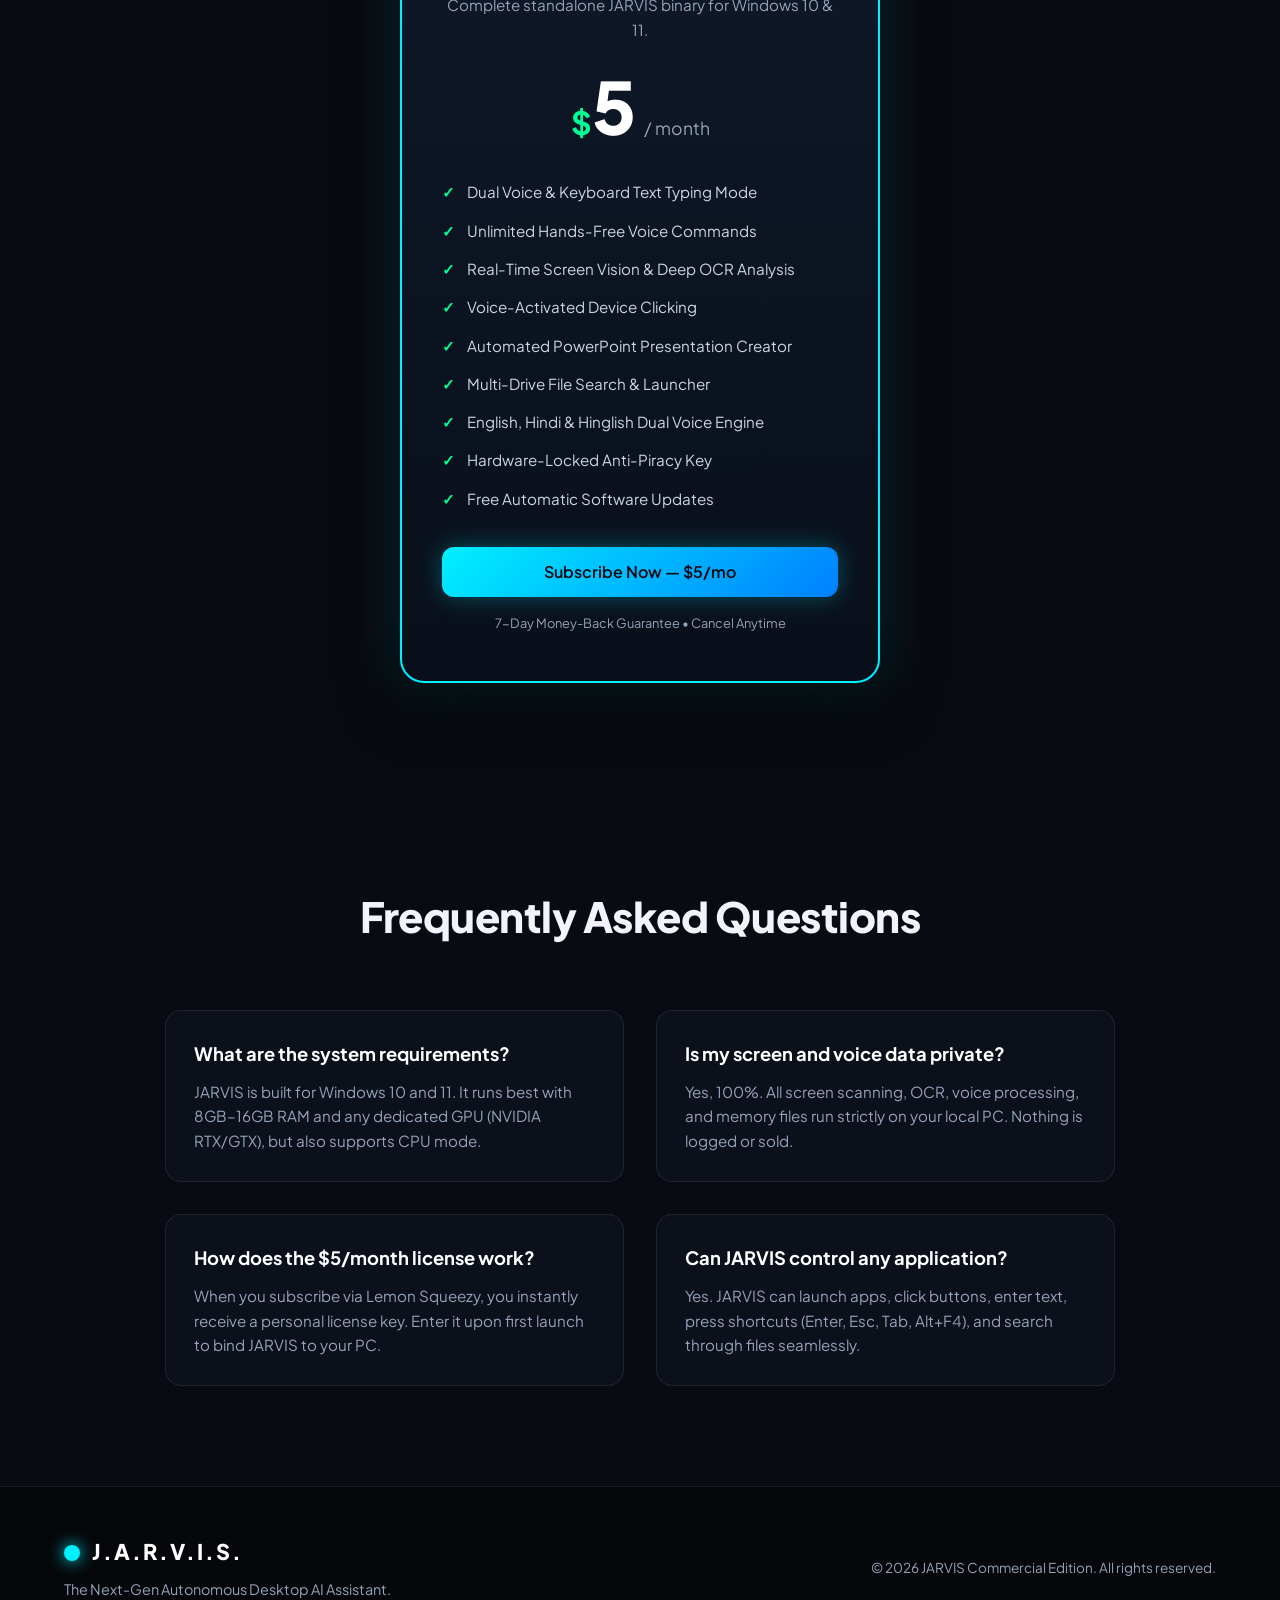
==== commit 6017da20: "Highlight dual voice & text mode and enhanced OCR vision on landing page" ====
--- a/docs/index.html
+++ b/docs/index.html
@@ -46,7 +46,7 @@
         <span class="gradient-text">Fully Autonomous.</span>
       </h1>
       <p class="hero-subtitle">
-        The ultimate personal AI assistant. Control your device with natural voice, analyze active screens in real-time, click options on command, and generate PowerPoint decks in seconds.
+        The ultimate personal AI assistant. Control your device with natural voice or typed commands, analyze active screens in real-time, click options on command, and generate PowerPoint decks in seconds.
       </p>
 
       <div class="hero-cta">
@@ -209,8 +209,9 @@
           </div>
 
           <ul class="plan-features">
+            <li><span>✓</span> Dual Voice & Keyboard Text Typing Mode</li>
             <li><span>✓</span> Unlimited Hands-Free Voice Commands</li>
-            <li><span>✓</span> Real-Time Screen Vision & Analysis</li>
+            <li><span>✓</span> Real-Time Screen Vision & Deep OCR Analysis</li>
             <li><span>✓</span> Voice-Activated Device Clicking</li>
             <li><span>✓</span> Automated PowerPoint Presentation Creator</li>
             <li><span>✓</span> Multi-Drive File Search & Launcher</li>
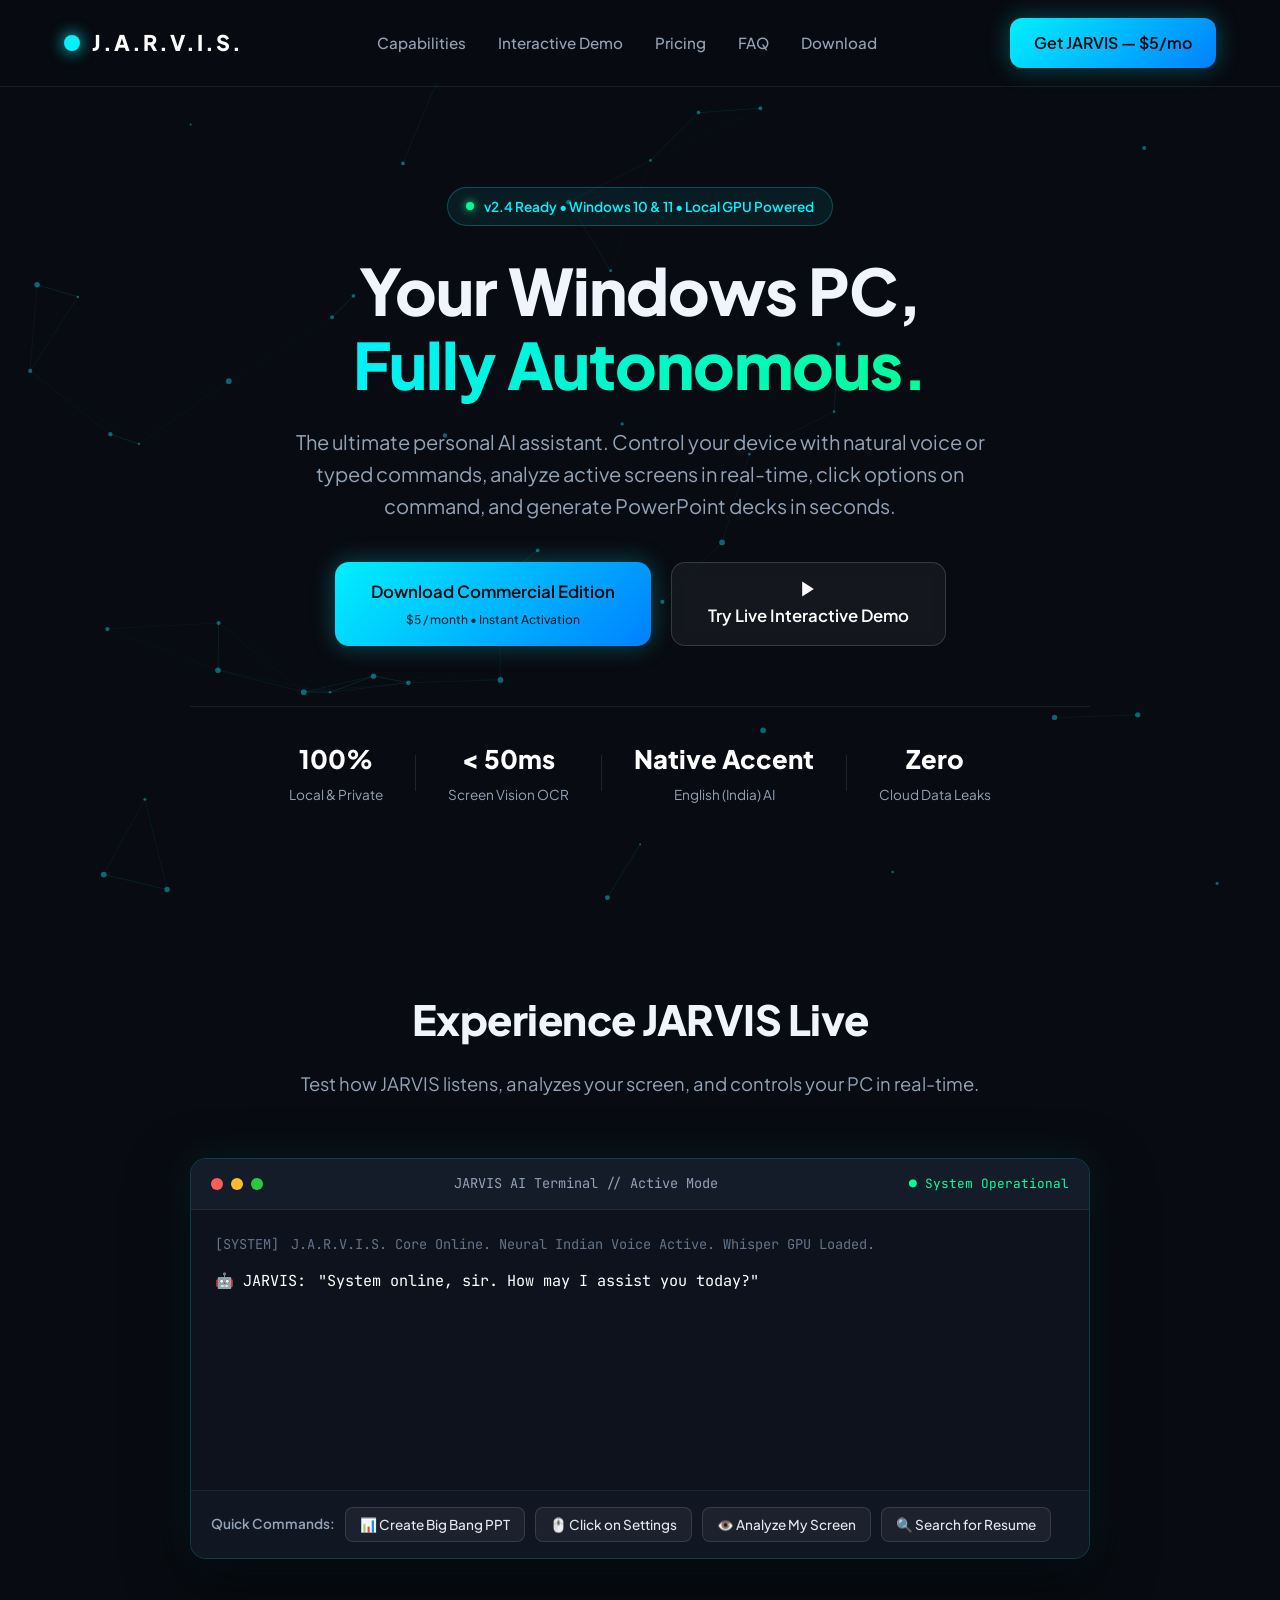
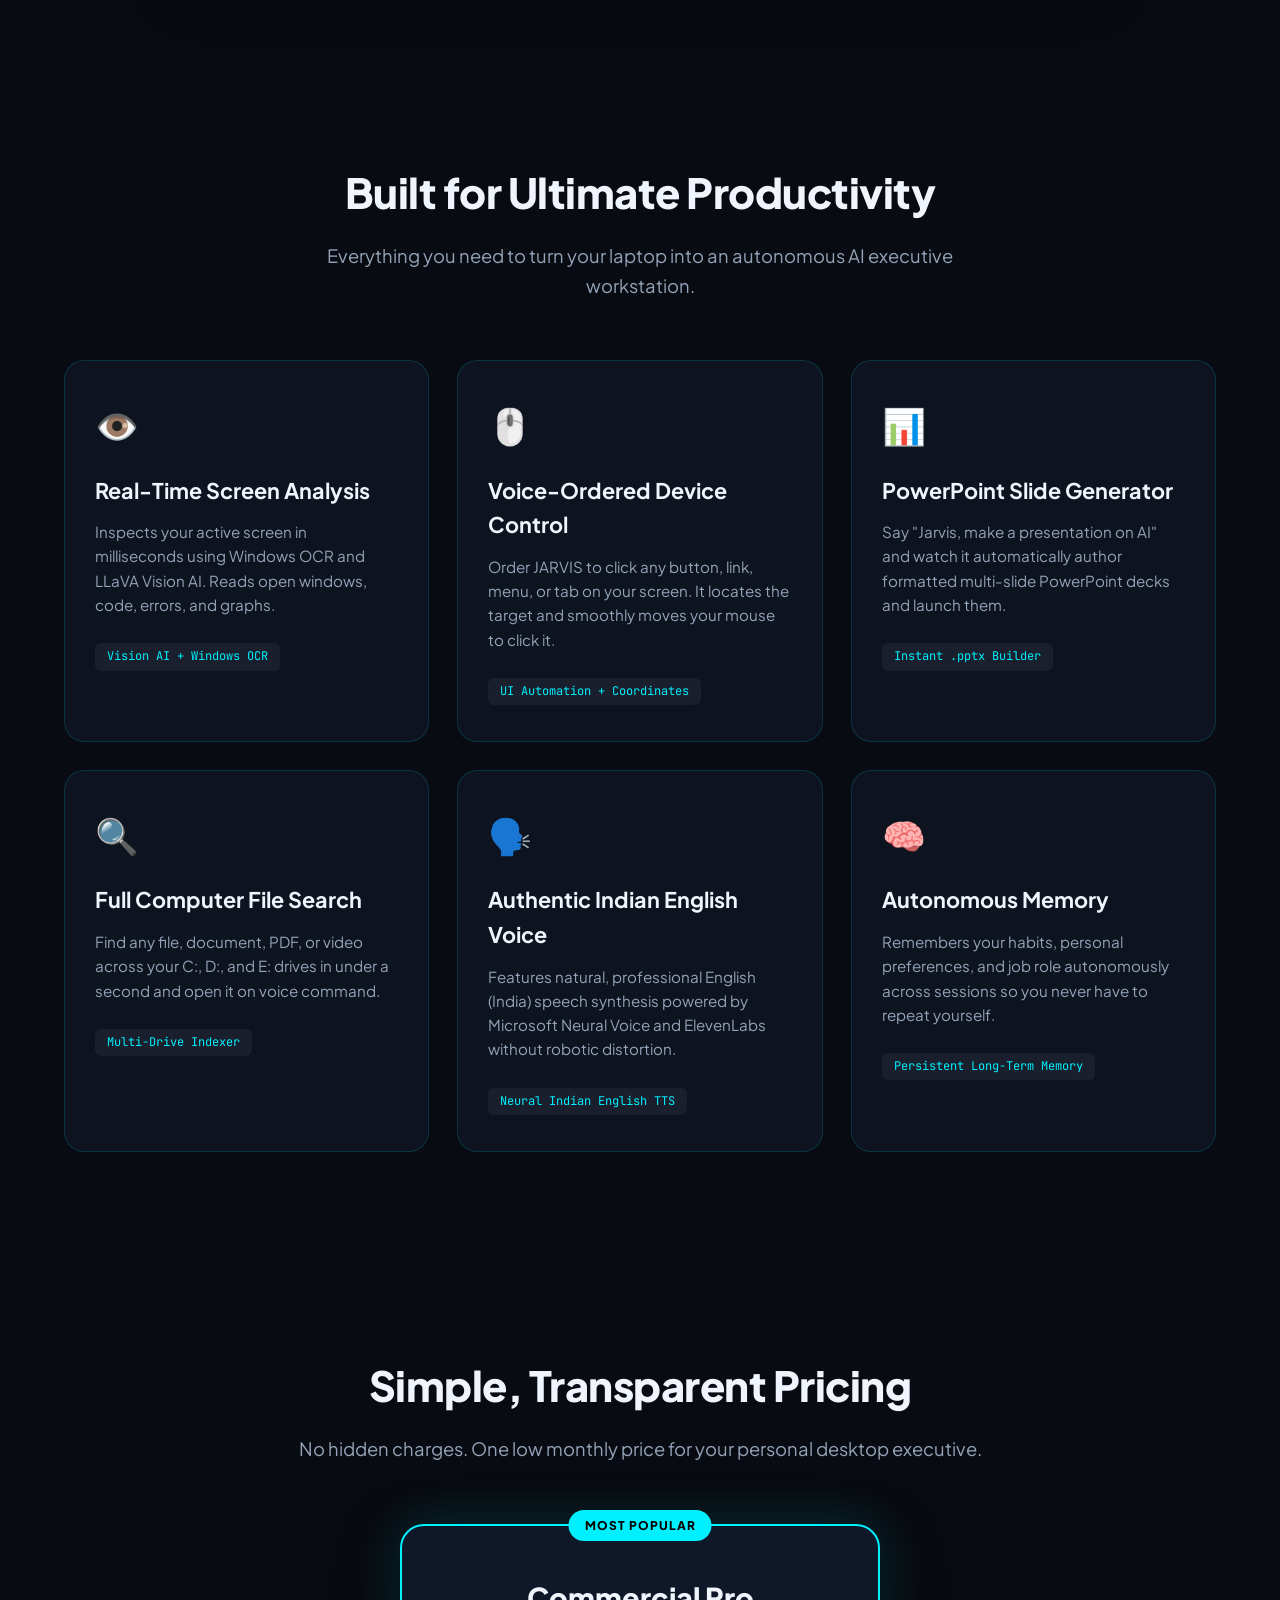
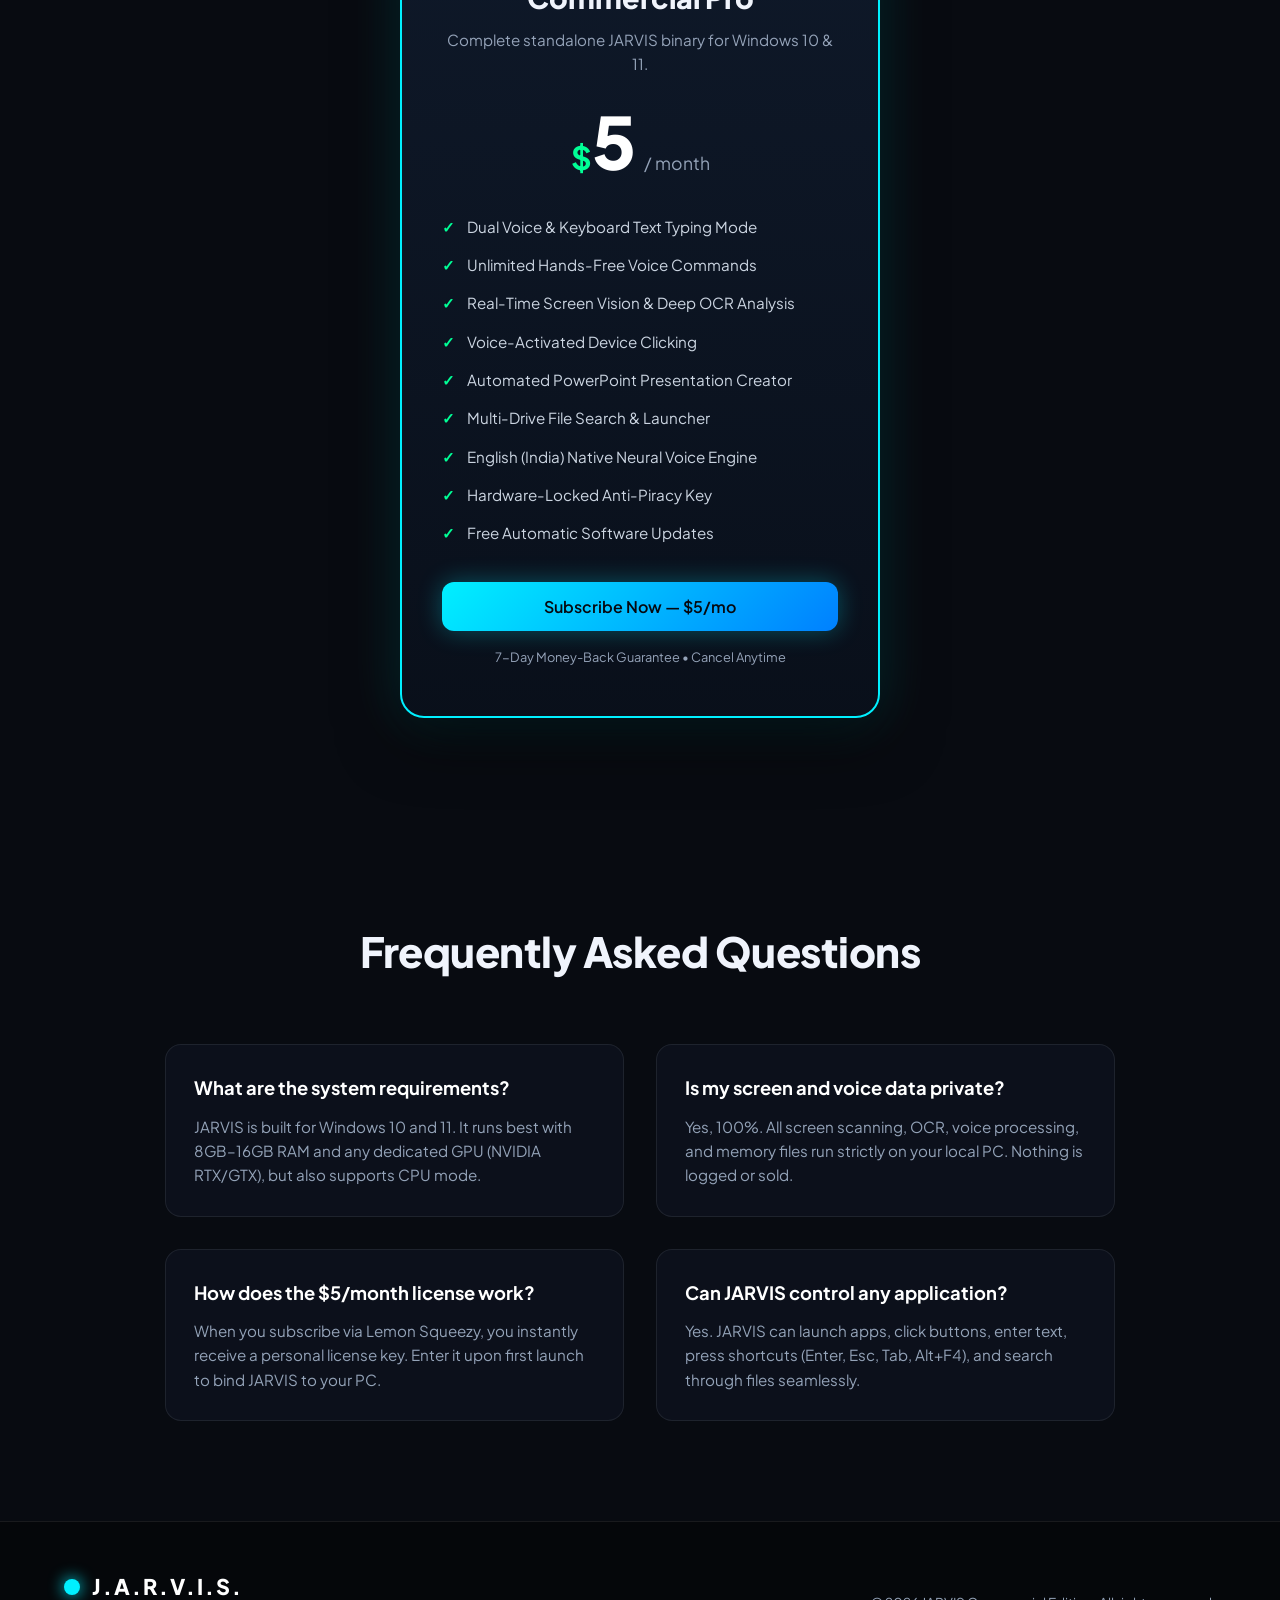
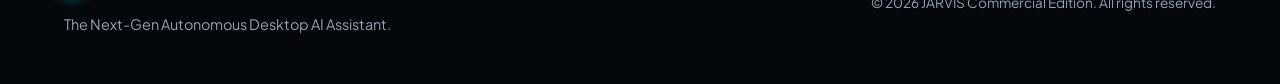
==== commit 02da52fb: "Update website branding to highlight dedicated English (India) AI" ====
--- a/docs/index.html
+++ b/docs/index.html
@@ -75,8 +75,8 @@
         </div>
         <div class="stat-divider"></div>
         <div class="stat-item">
-          <span class="stat-val">3 Languages</span>
-          <span class="stat-label">English, Hindi & Hinglish</span>
+          <span class="stat-val">Native Accent</span>
+          <span class="stat-label">English (India) AI</span>
         </div>
         <div class="stat-divider"></div>
         <div class="stat-item">
@@ -113,7 +113,7 @@
           </div>
           <div class="log-row bot">
             <span class="prefix">🤖 JARVIS:</span>
-            <span>"System online sir. Main aapki kya madad kar sakta hoon?"</span>
+            <span>"System online, sir. How may I assist you today?"</span>
           </div>
         </div>
 
@@ -172,9 +172,9 @@
         <!-- Feature 5 -->
         <div class="feature-card">
           <div class="feature-icon">🗣️</div>
-          <h3>Authentic Bilingual Voice</h3>
-          <p>Bilingual AI that speaks English via ElevenLabs and natural Hindi & Hinglish via Microsoft Neural Voice without robotic accents.</p>
-          <div class="feature-tag">Neural Indian TTS</div>
+          <h3>Authentic Indian English Voice</h3>
+          <p>Features natural, professional English (India) speech synthesis powered by Microsoft Neural Voice and ElevenLabs without robotic distortion.</p>
+          <div class="feature-tag">Neural Indian English TTS</div>
         </div>
 
         <!-- Feature 6 -->
@@ -215,7 +215,7 @@
             <li><span>✓</span> Voice-Activated Device Clicking</li>
             <li><span>✓</span> Automated PowerPoint Presentation Creator</li>
             <li><span>✓</span> Multi-Drive File Search & Launcher</li>
-            <li><span>✓</span> English, Hindi & Hinglish Dual Voice Engine</li>
+            <li><span>✓</span> English (India) Native Neural Voice Engine</li>
             <li><span>✓</span> Hardware-Locked Anti-Piracy Key</li>
             <li><span>✓</span> Free Automatic Software Updates</li>
           </ul>
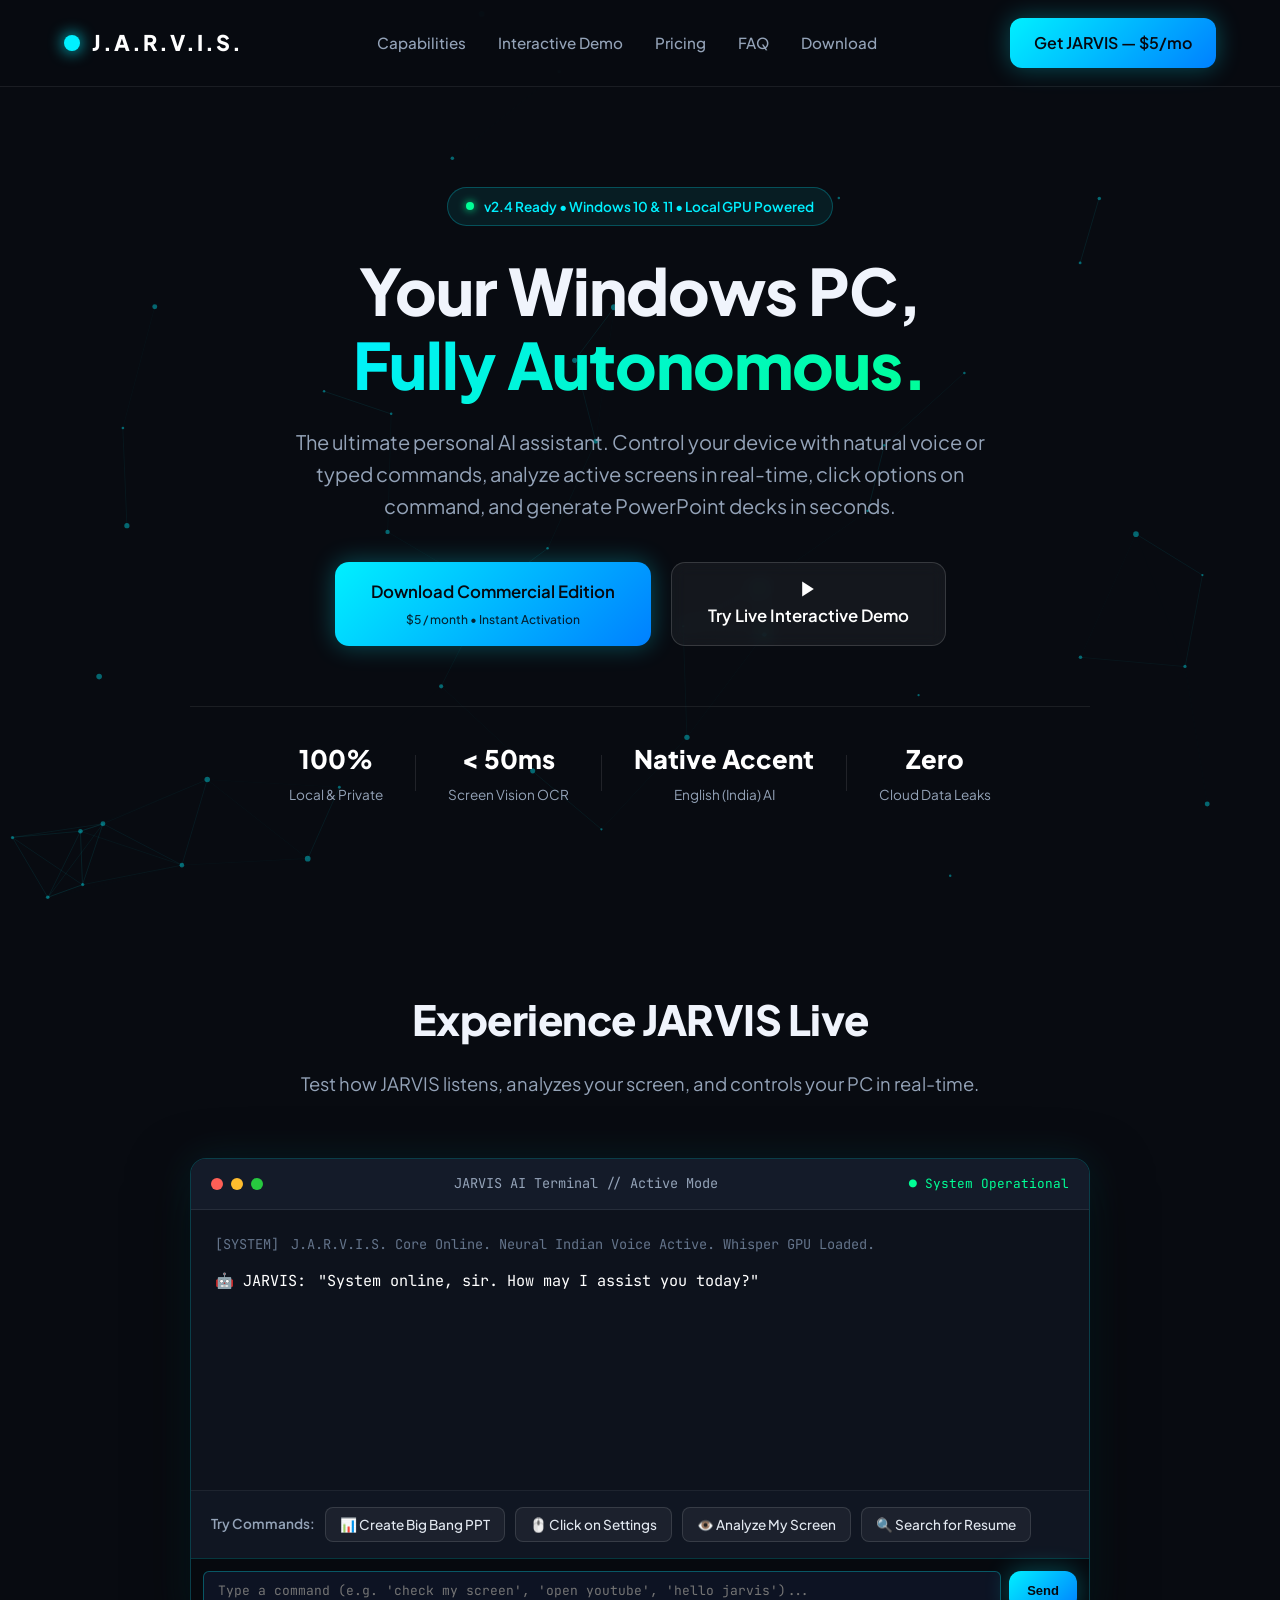
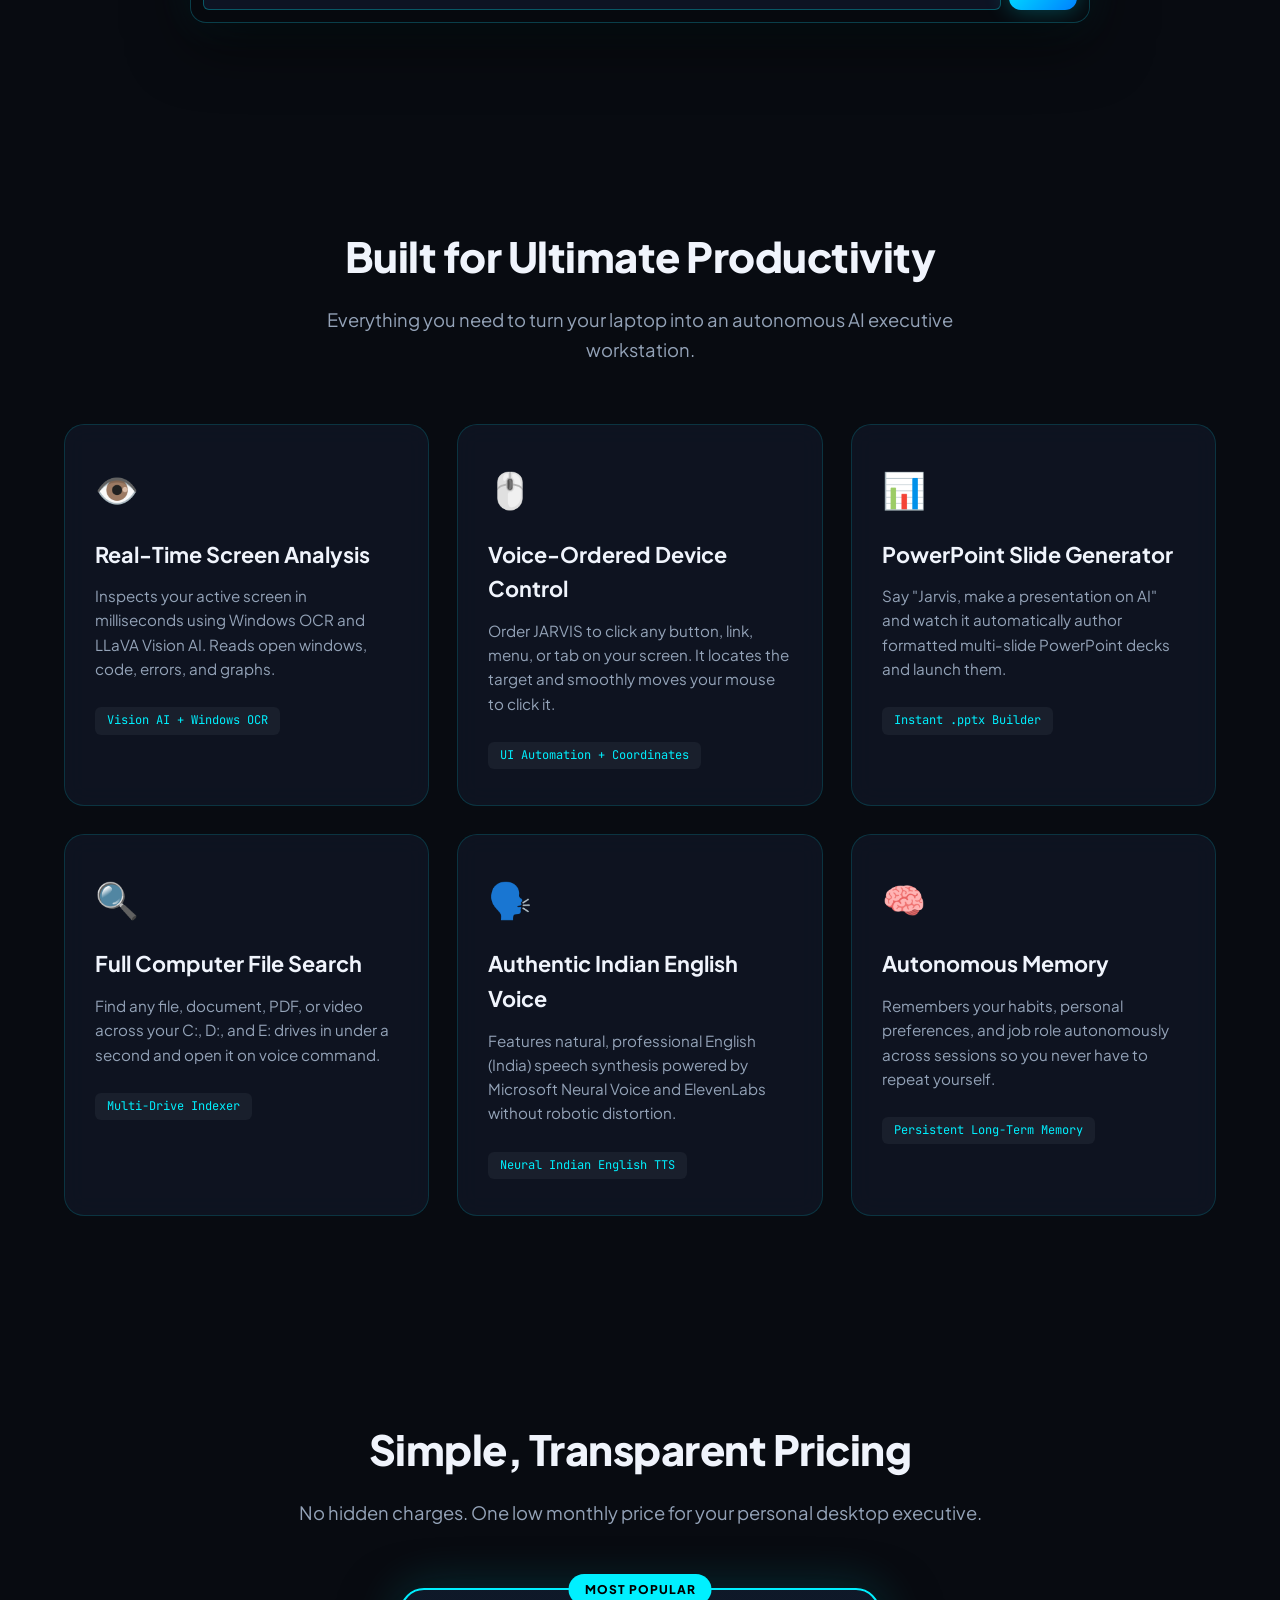
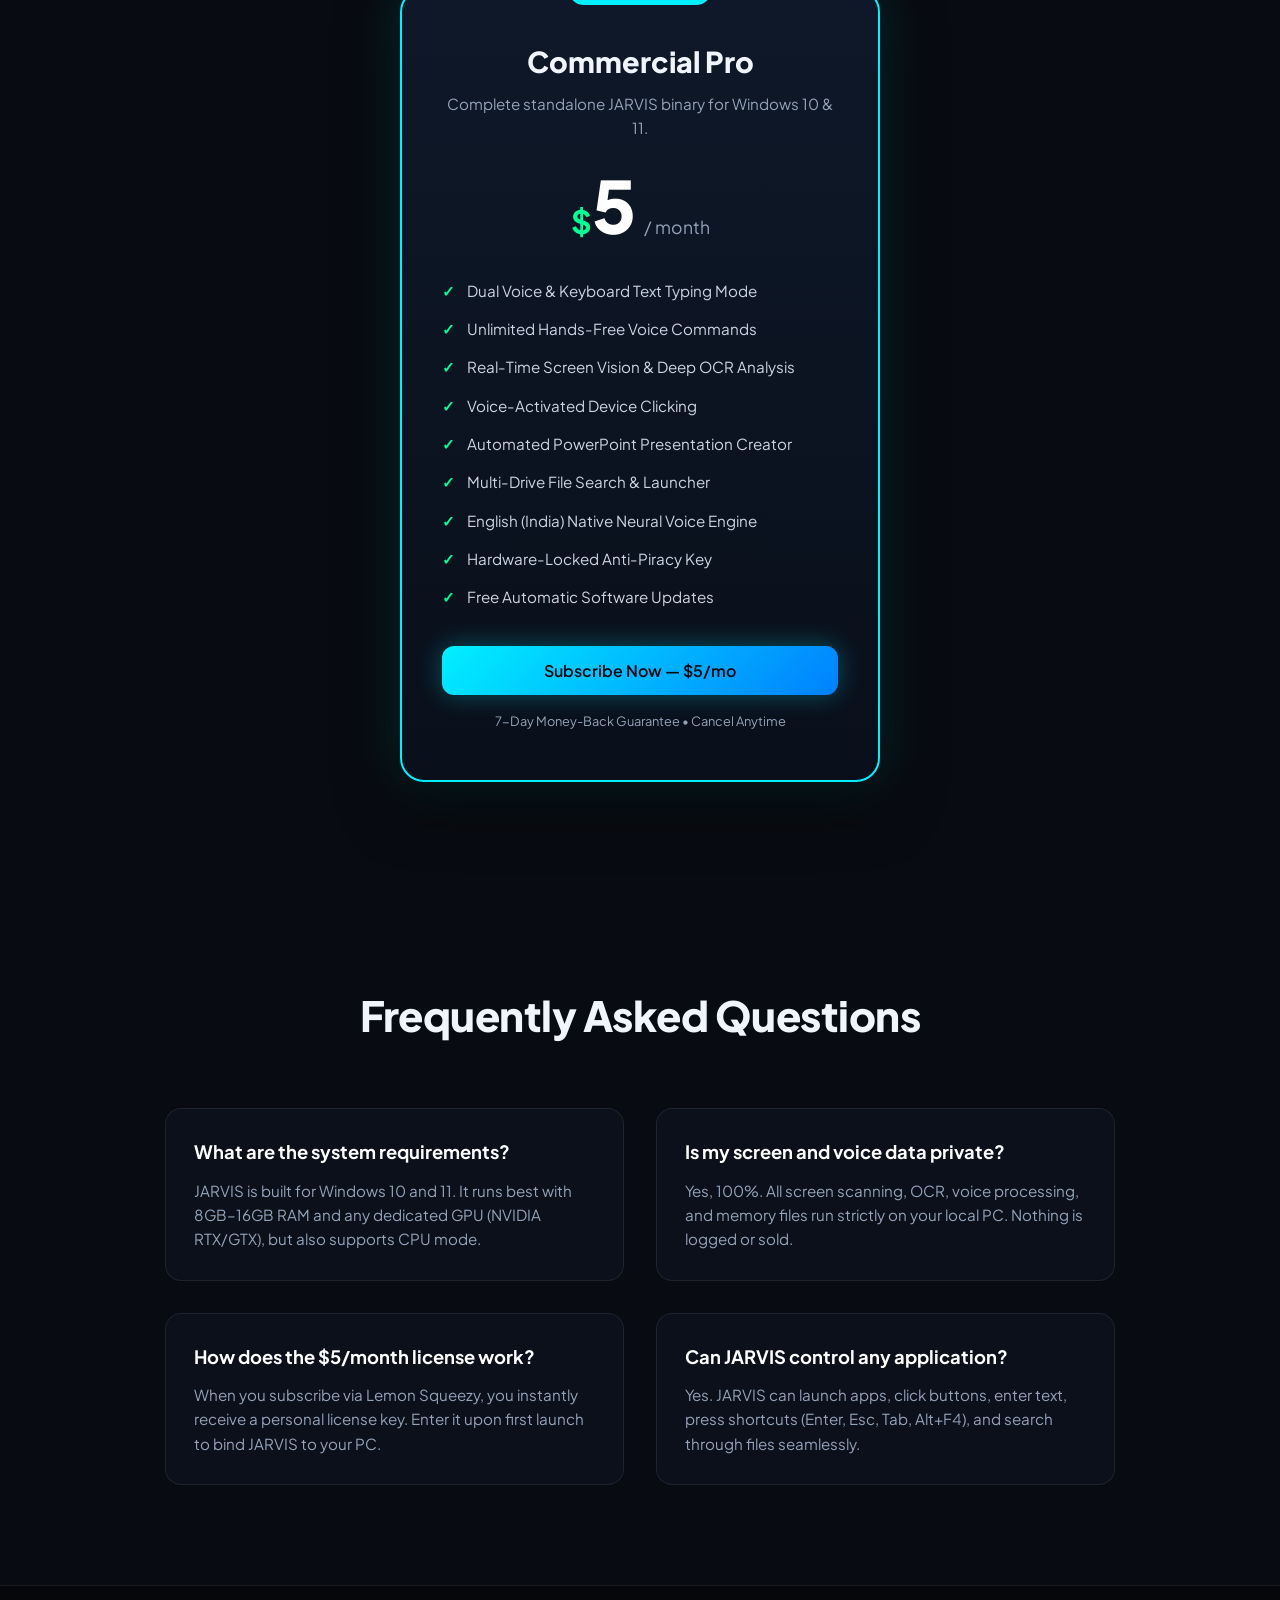
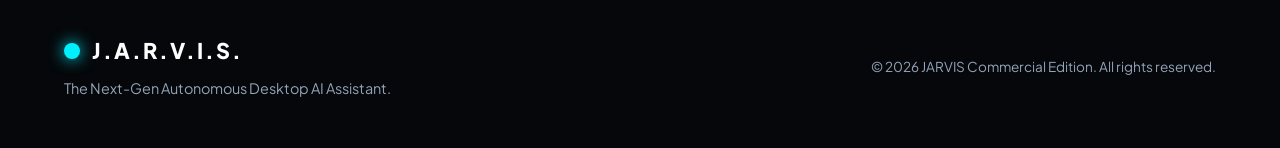
==== commit 859e9f94: "Add account registration/login flow and interactive website terminal input" ====
--- a/docs/index.html
+++ b/docs/index.html
@@ -118,11 +118,17 @@
         </div>
 
         <div class="terminal-presets">
-          <span class="presets-label">Quick Commands:</span>
+          <span class="presets-label">Try Commands:</span>
           <button class="preset-pill" onclick="simulateCommand('create_ppt')">📊 Create Big Bang PPT</button>
           <button class="preset-pill" onclick="simulateCommand('click_settings')">🖱️ Click on Settings</button>
           <button class="preset-pill" onclick="simulateCommand('analyze_screen')">👁️ Analyze My Screen</button>
           <button class="preset-pill" onclick="simulateCommand('find_files')">🔍 Search for Resume</button>
+        </div>
+
+        <!-- Custom Interactive Typing Input -->
+        <div class="terminal-input-bar" style="display:flex; gap:8px; padding:12px; background:rgba(0,0,0,0.5); border-top:1px solid rgba(0,240,255,0.2);">
+          <input type="text" id="terminal-custom-input" placeholder="Type a command (e.g. 'check my screen', 'open youtube', 'hello jarvis')..." style="flex:1; background:rgba(15,23,42,0.8); border:1px solid rgba(0,240,255,0.3); color:#fff; padding:10px 14px; border-radius:6px; font-family:'JetBrains Mono',monospace; font-size:13px; outline:none;" onkeydown="if(event.key==='Enter') executeCustomCommand()">
+          <button onclick="executeCustomCommand()" class="btn btn-primary" style="padding:8px 18px; font-size:13px;">Send</button>
         </div>
       </div>
     </div>
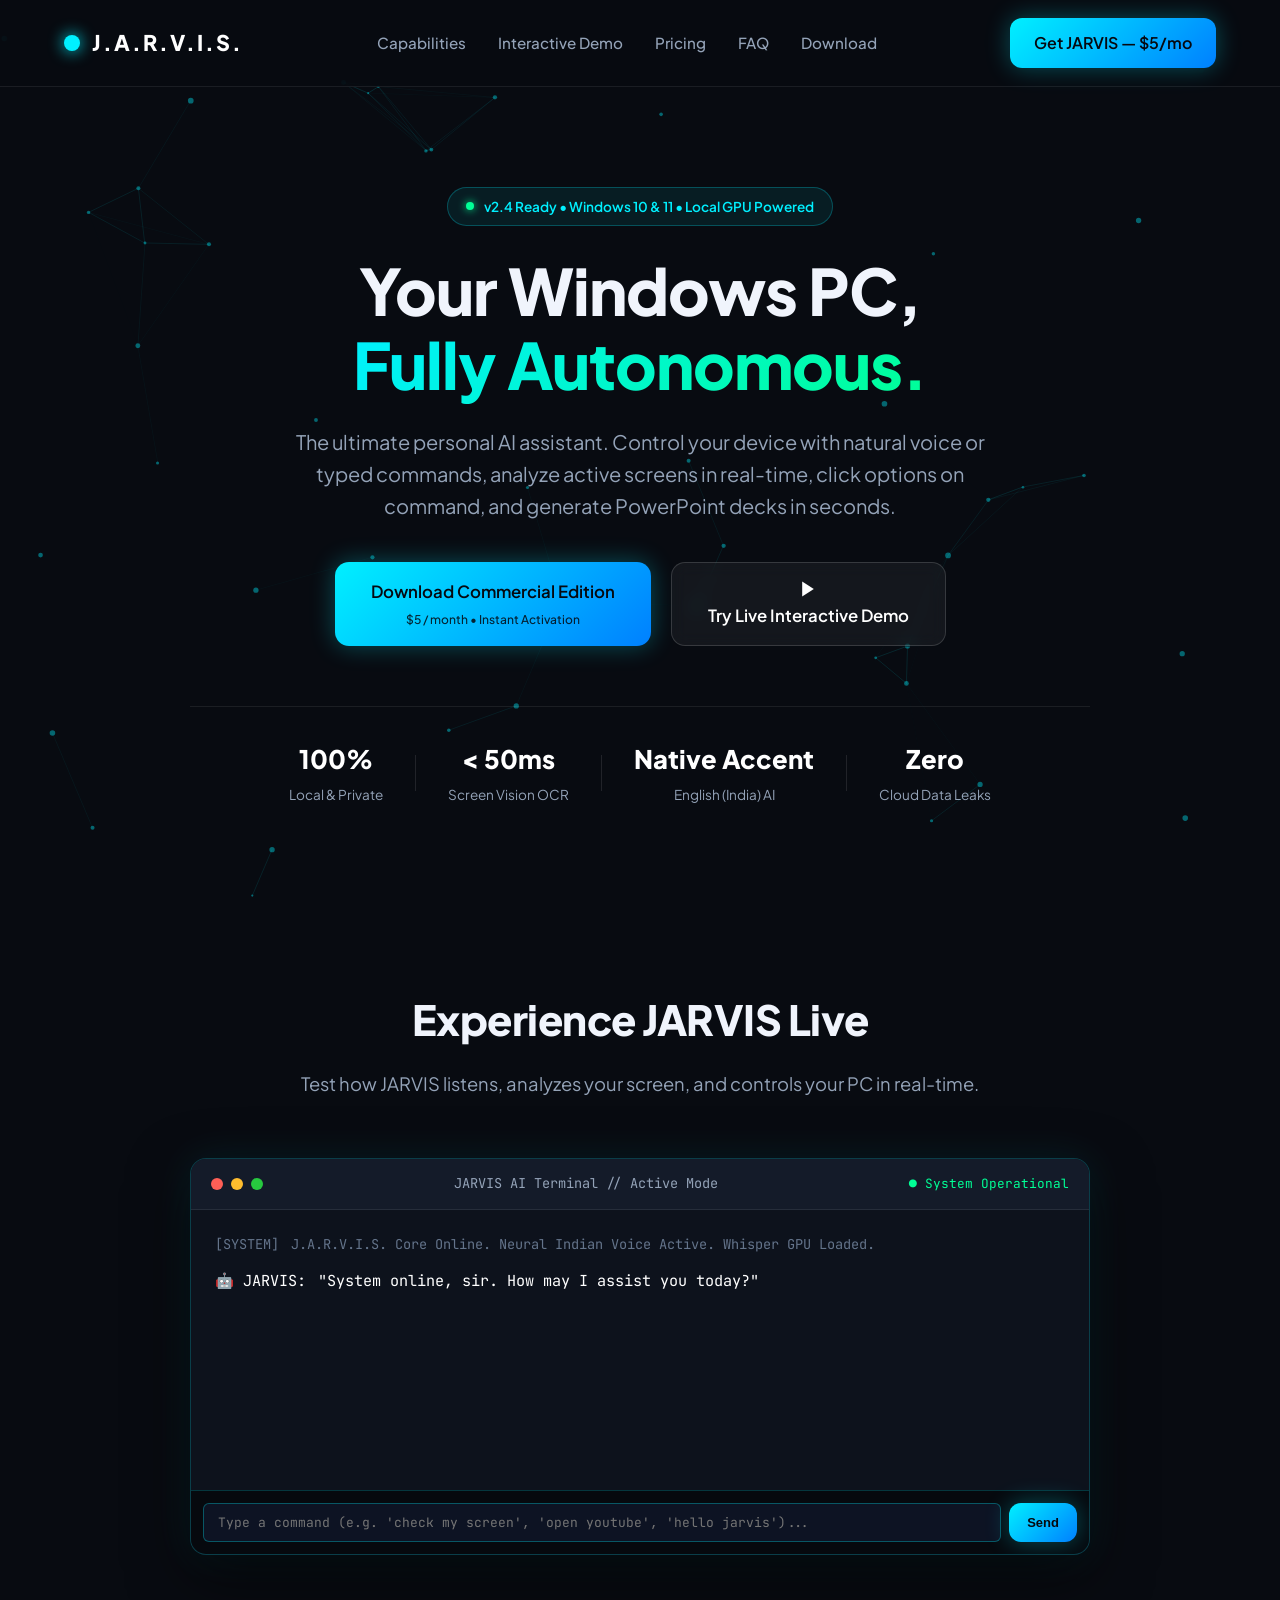
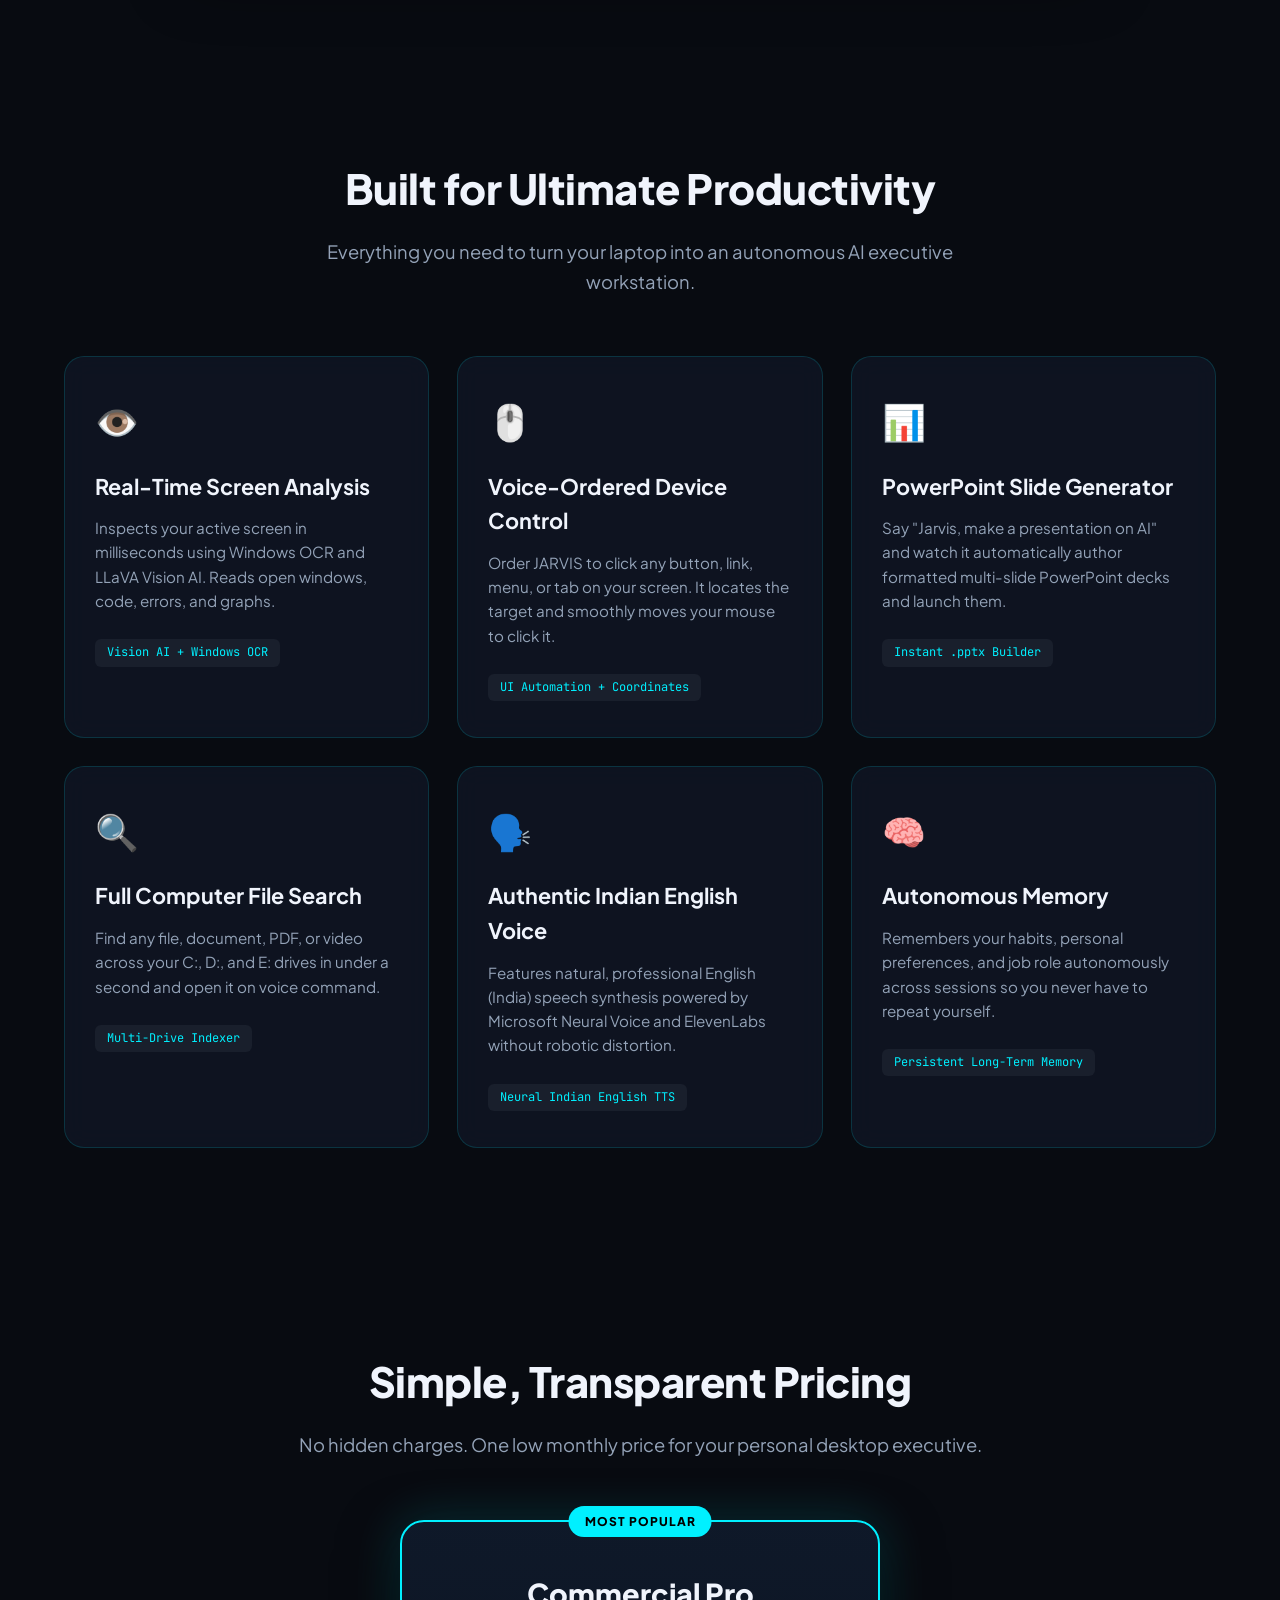
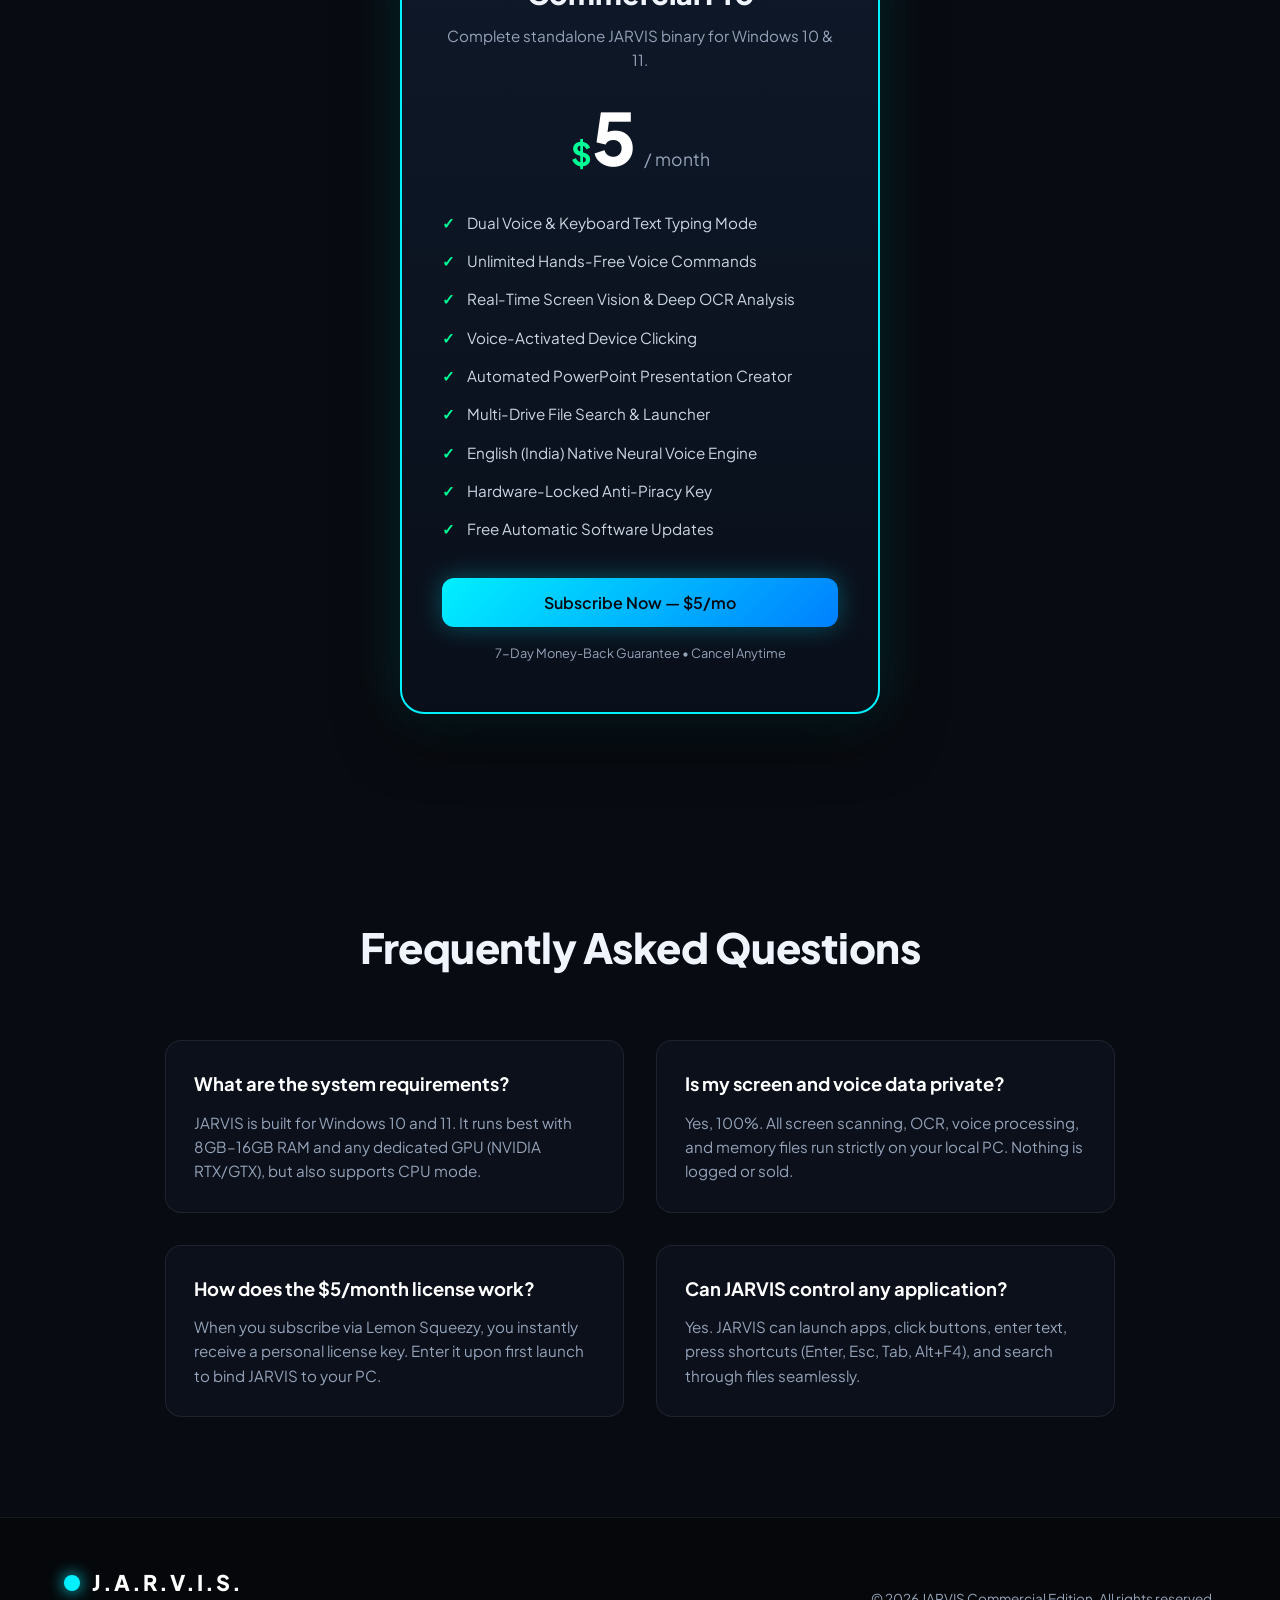
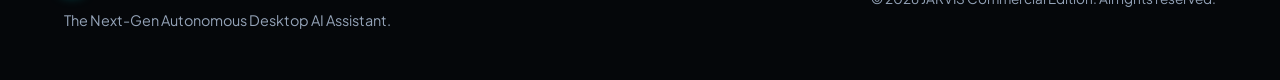
==== commit 717ed1f6: "Remove quick command preset buttons from terminal" ====
--- a/docs/index.html
+++ b/docs/index.html
@@ -117,14 +117,6 @@
           </div>
         </div>
 
-        <div class="terminal-presets">
-          <span class="presets-label">Try Commands:</span>
-          <button class="preset-pill" onclick="simulateCommand('create_ppt')">📊 Create Big Bang PPT</button>
-          <button class="preset-pill" onclick="simulateCommand('click_settings')">🖱️ Click on Settings</button>
-          <button class="preset-pill" onclick="simulateCommand('analyze_screen')">👁️ Analyze My Screen</button>
-          <button class="preset-pill" onclick="simulateCommand('find_files')">🔍 Search for Resume</button>
-        </div>
-
         <!-- Custom Interactive Typing Input -->
         <div class="terminal-input-bar" style="display:flex; gap:8px; padding:12px; background:rgba(0,0,0,0.5); border-top:1px solid rgba(0,240,255,0.2);">
           <input type="text" id="terminal-custom-input" placeholder="Type a command (e.g. 'check my screen', 'open youtube', 'hello jarvis')..." style="flex:1; background:rgba(15,23,42,0.8); border:1px solid rgba(0,240,255,0.3); color:#fff; padding:10px 14px; border-radius:6px; font-family:'JetBrains Mono',monospace; font-size:13px; outline:none;" onkeydown="if(event.key==='Enter') executeCustomCommand()">
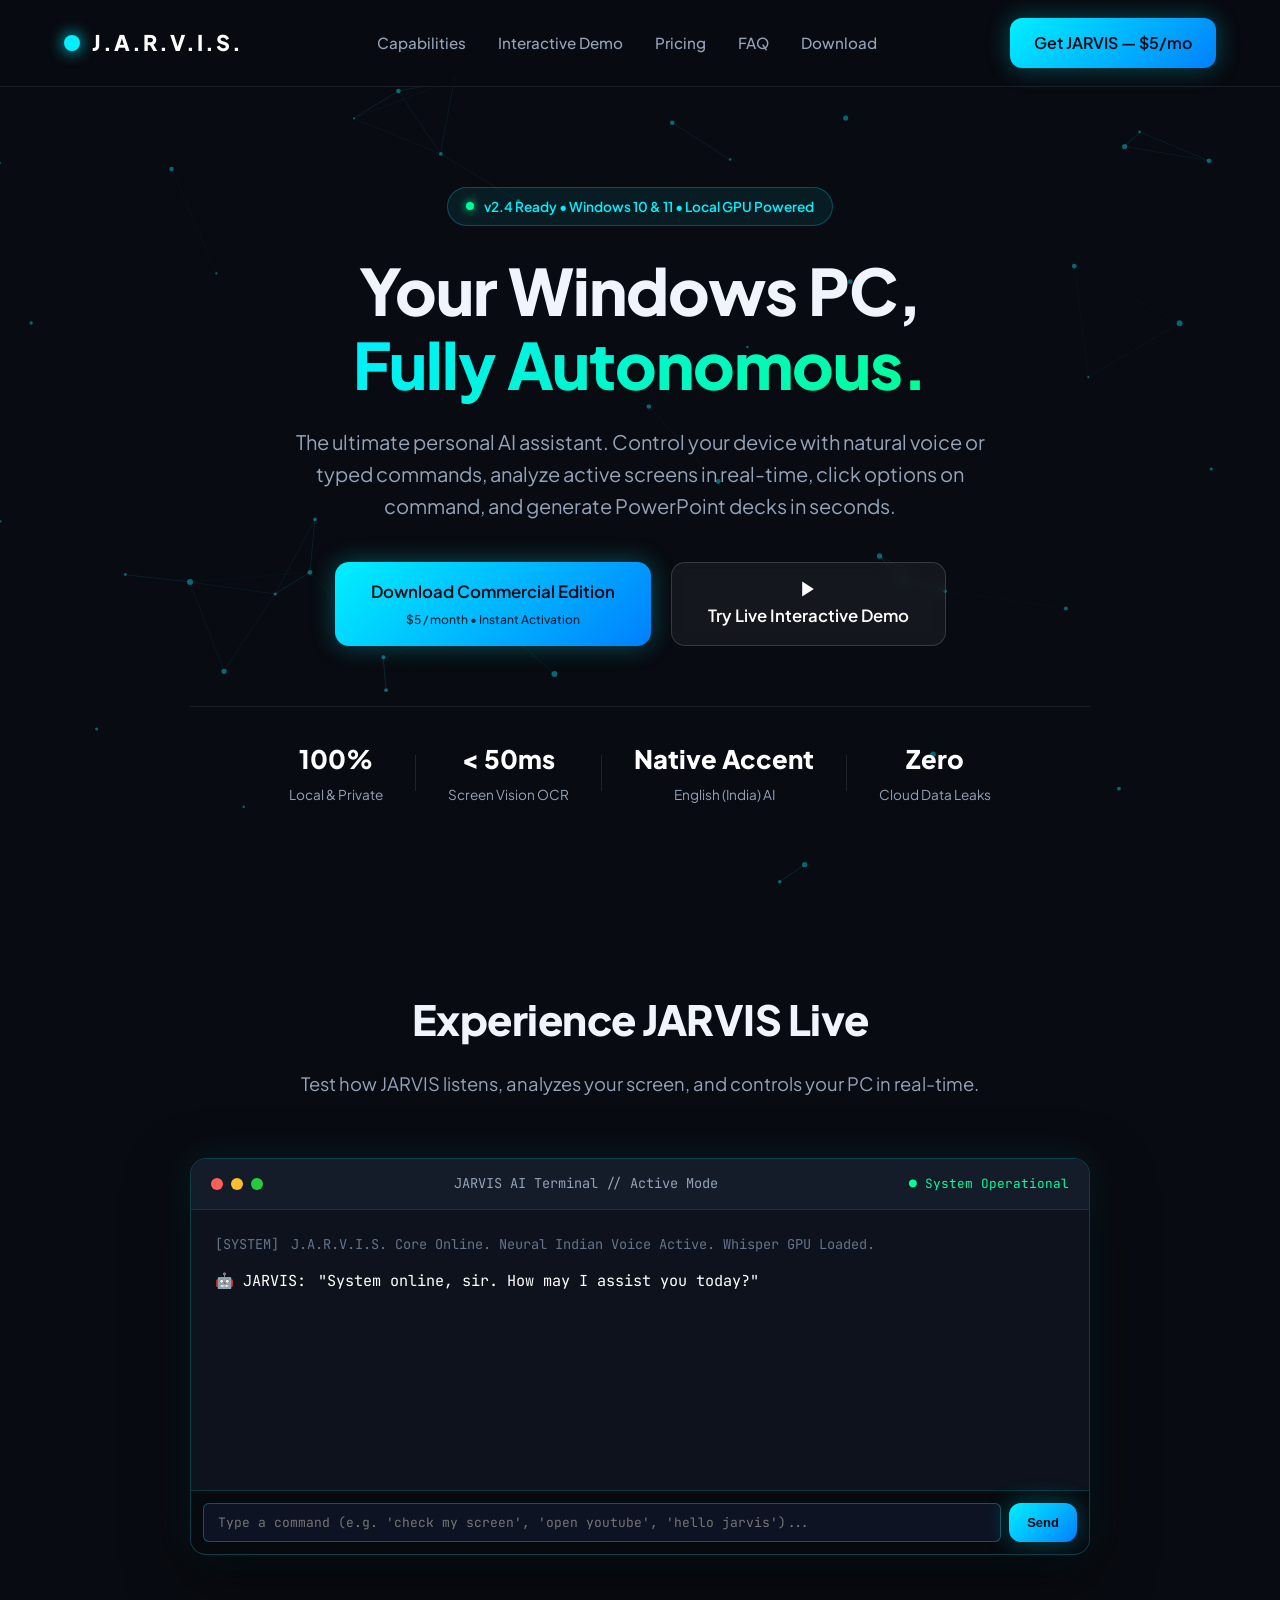
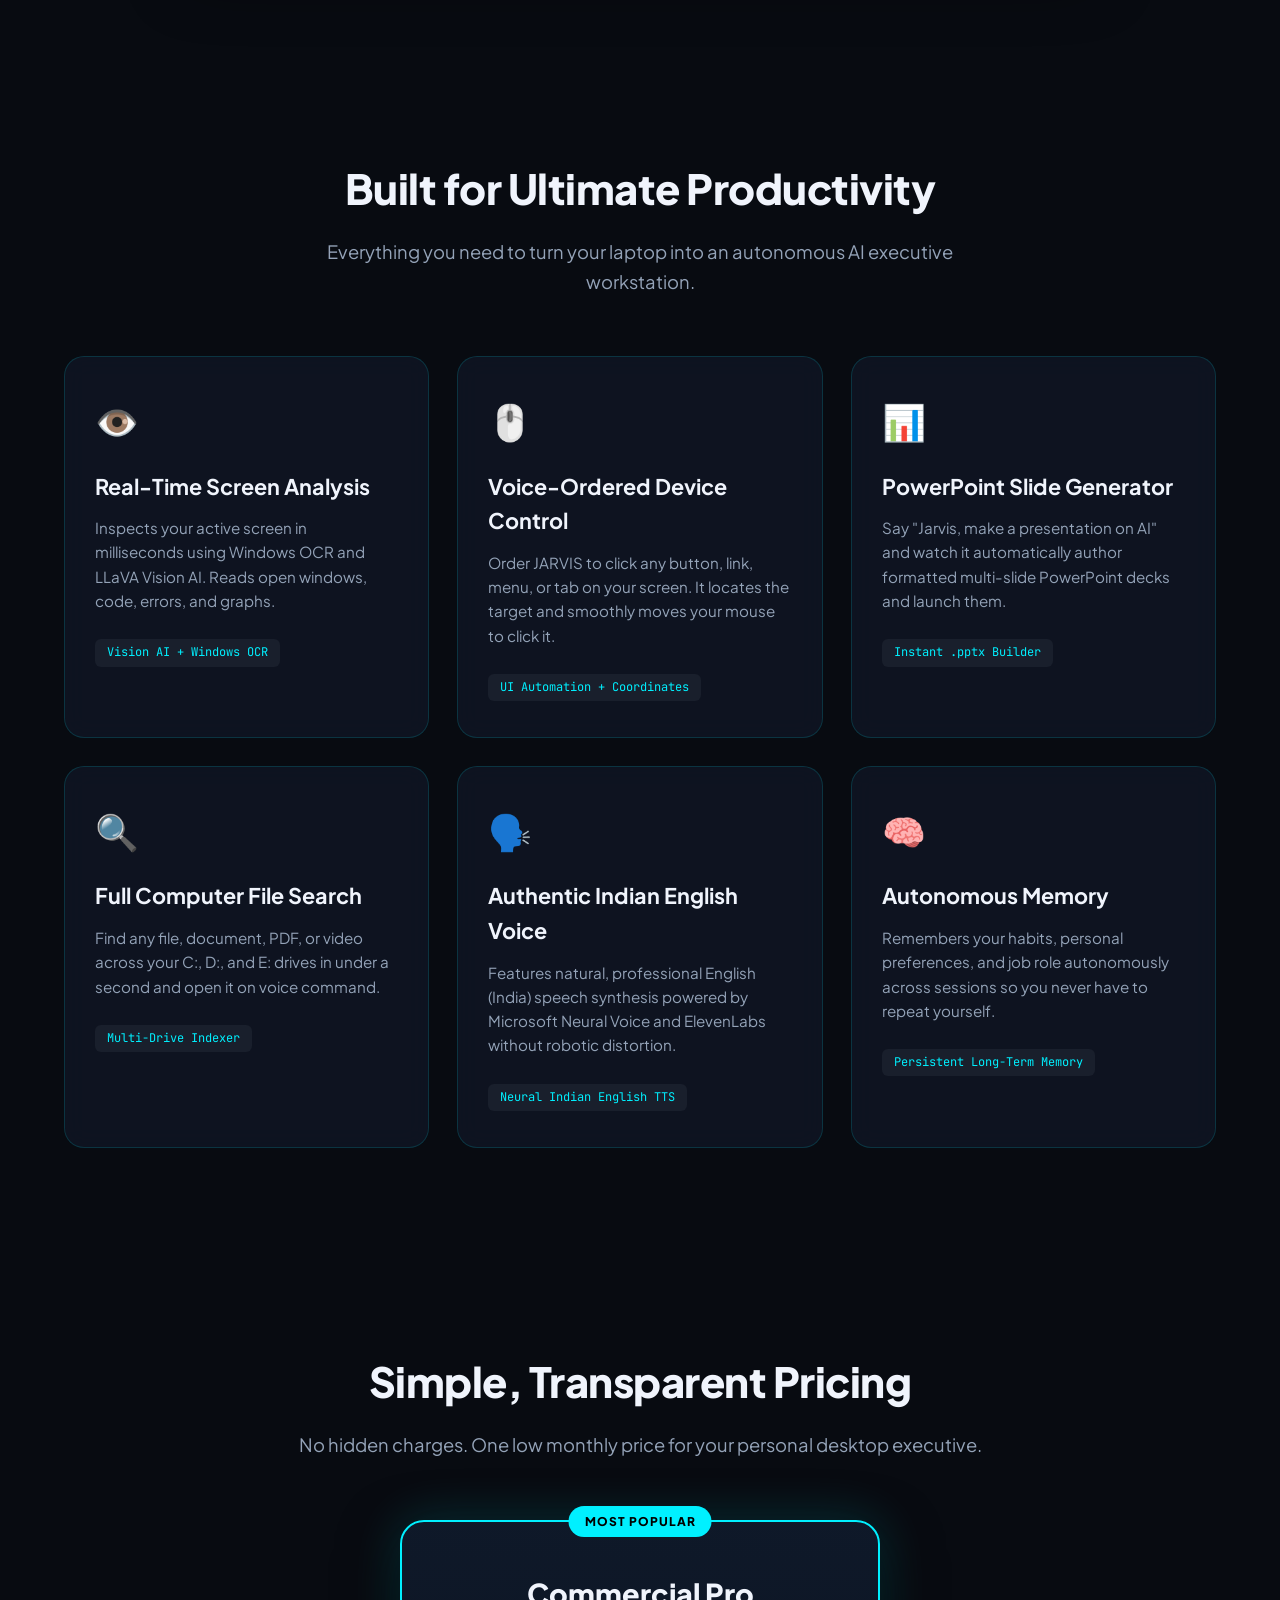
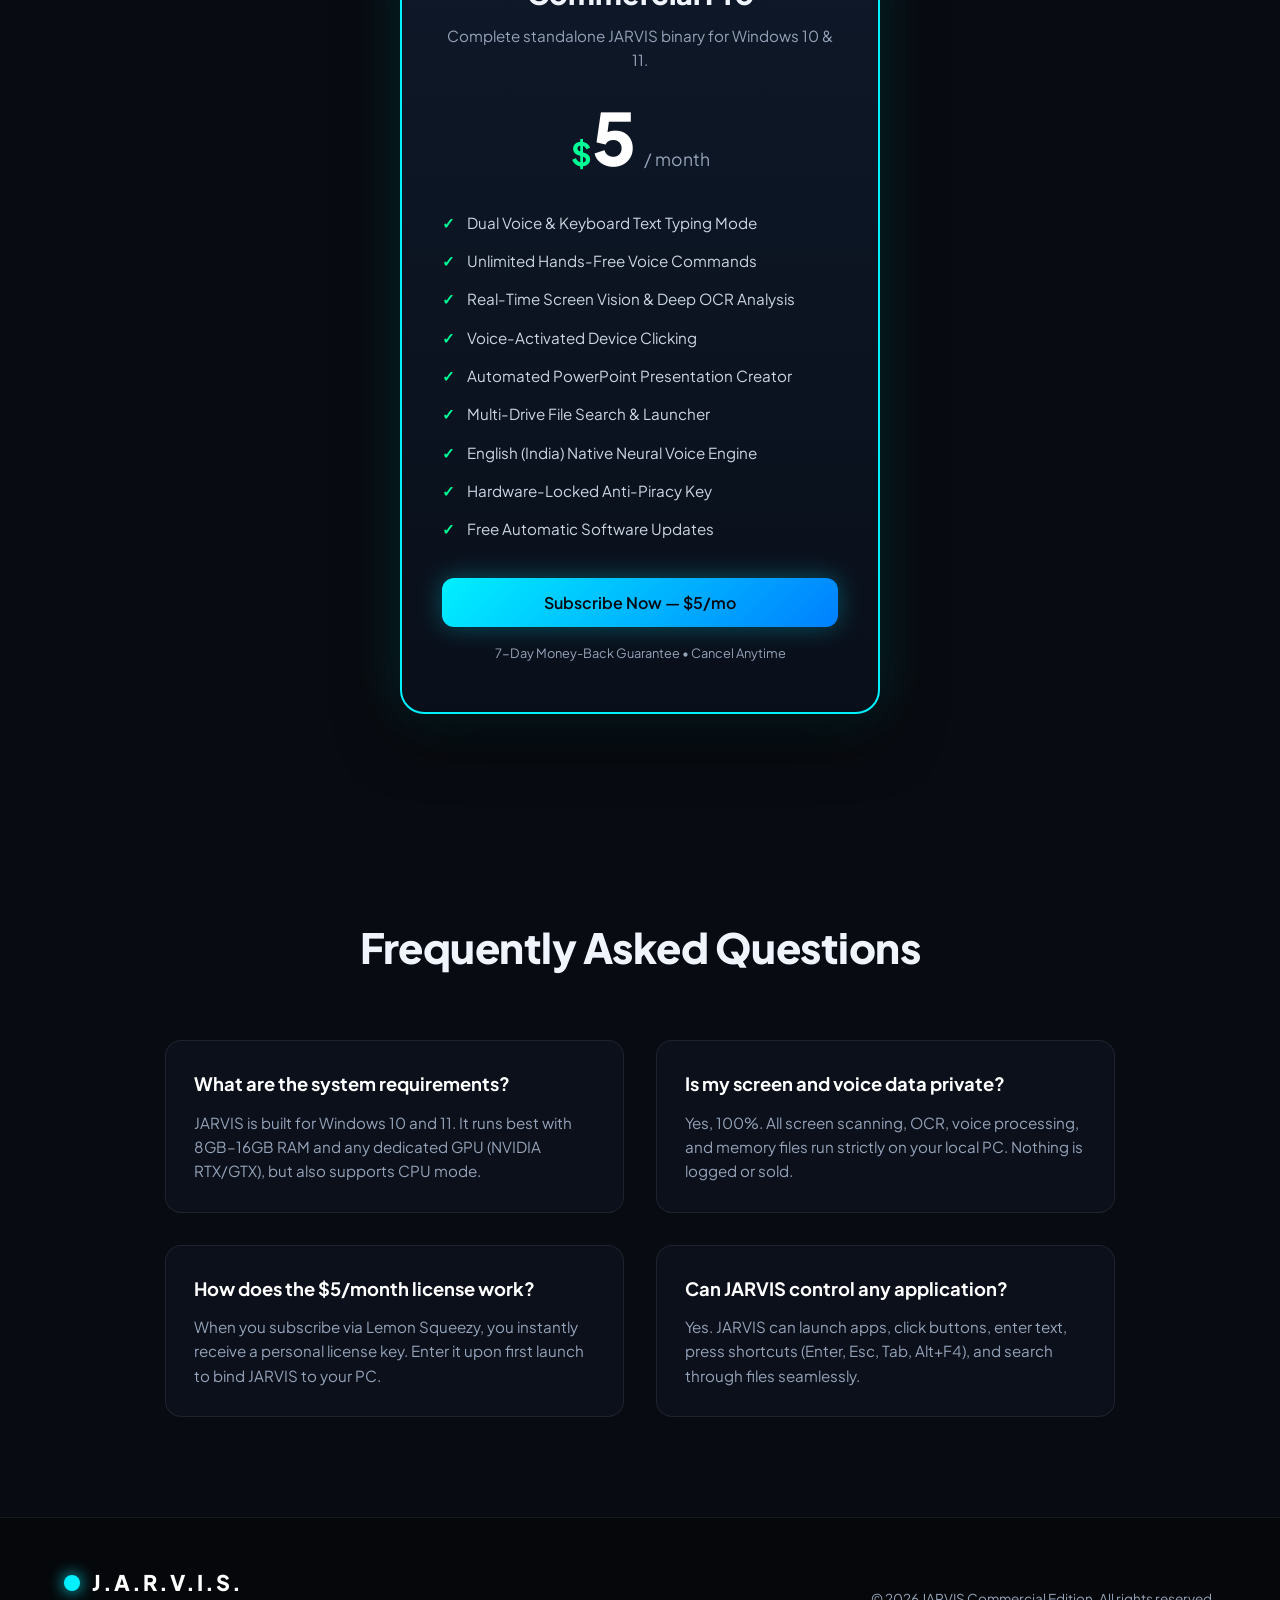
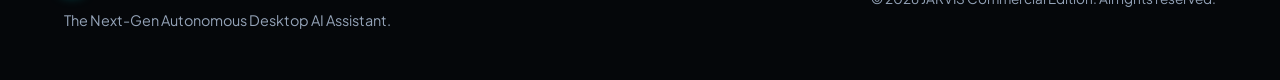
==== commit 6d3e5aab: "Enable universal AI intelligence on website terminal for answering all user questions" ====
--- a/docs/index.html
+++ b/docs/index.html
@@ -271,6 +271,7 @@
     </div>
   </footer>
 
+  <script src="https://js.puter.com/v2/"></script>
   <script src="app.js"></script>
 </body>
 </html>
